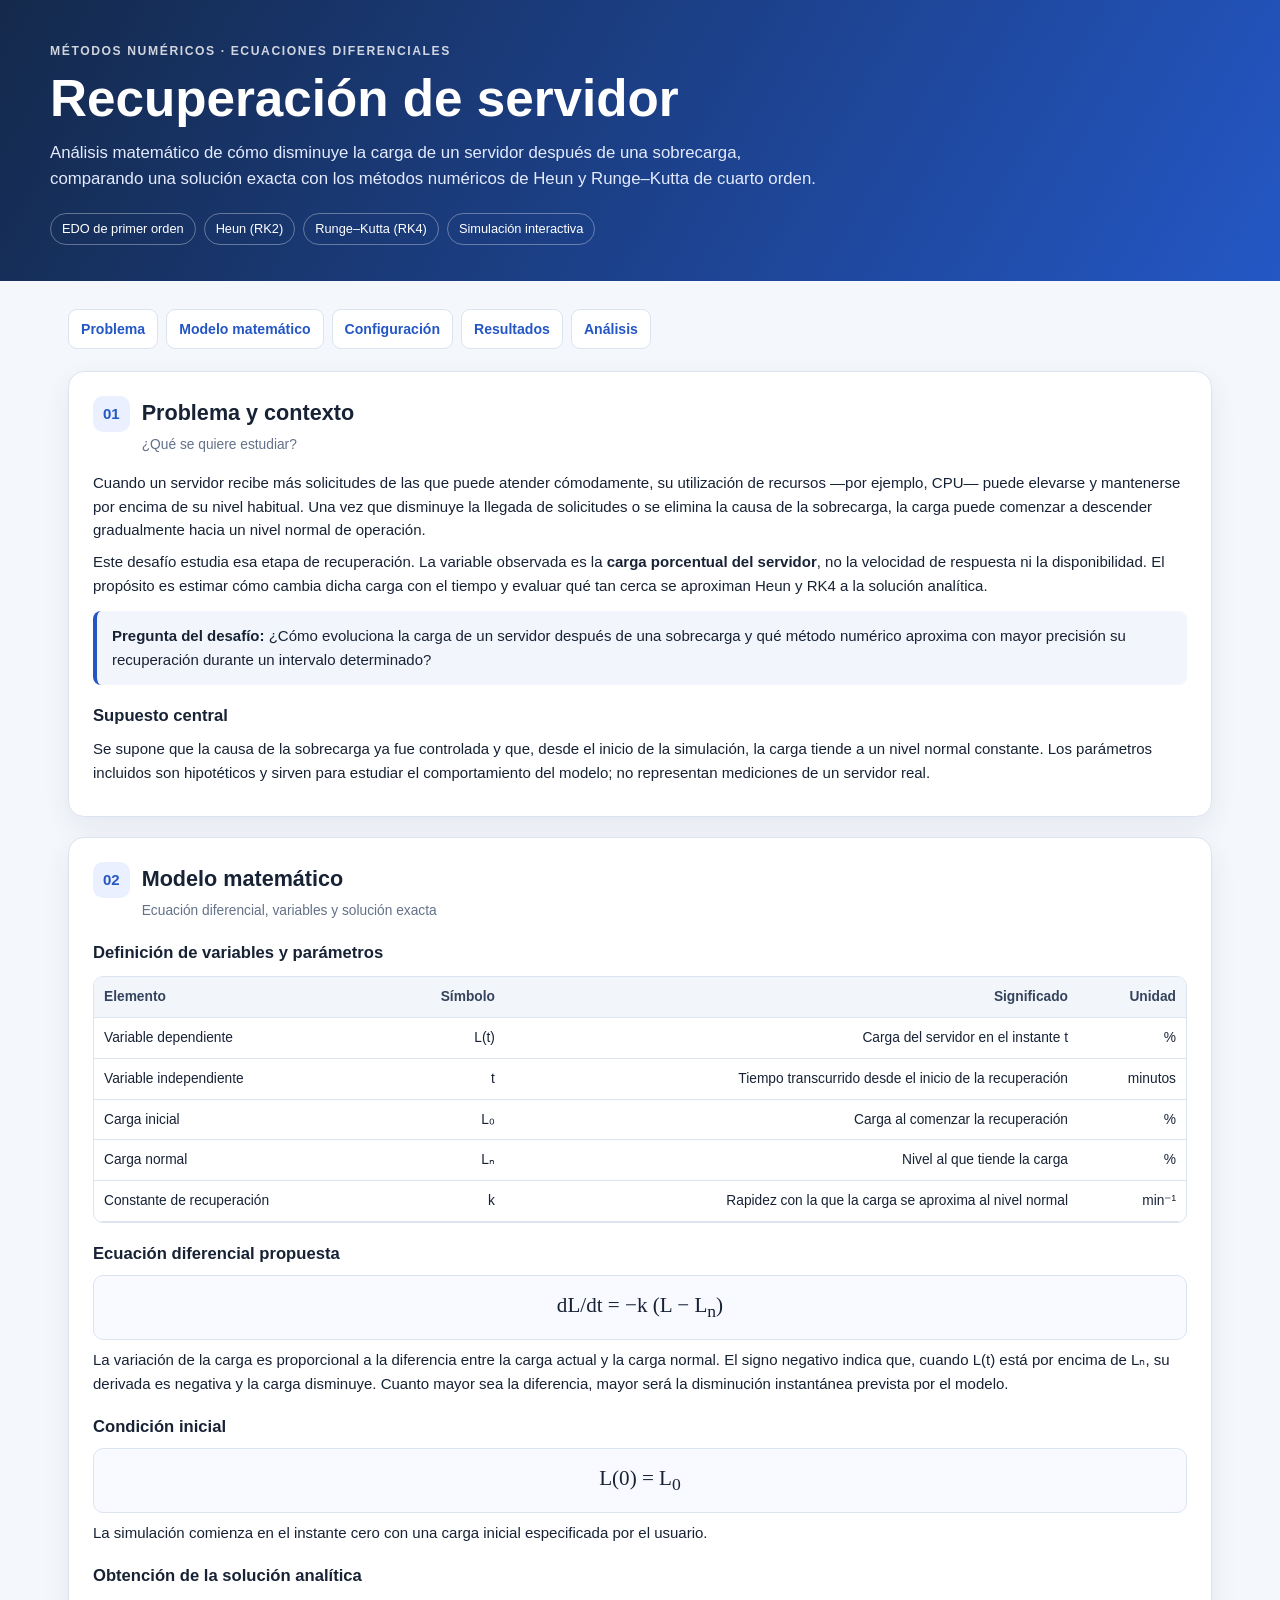
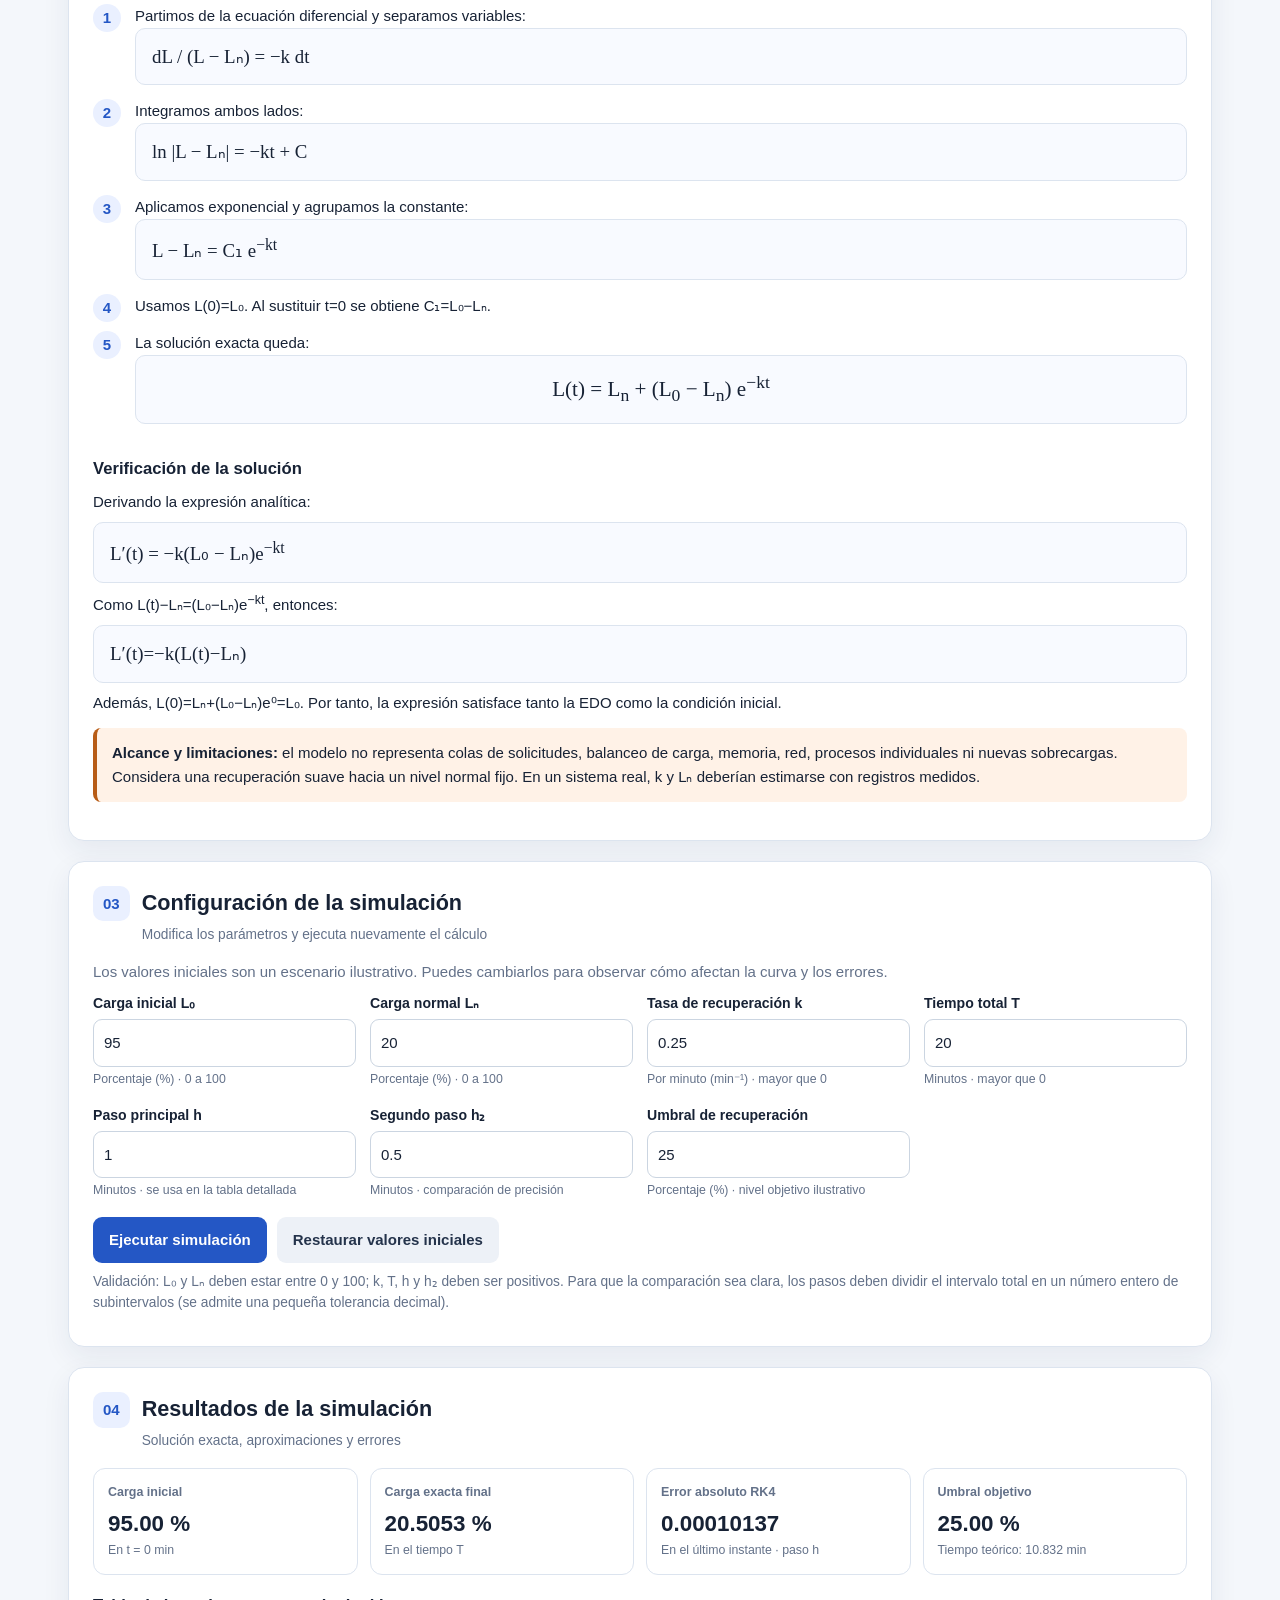
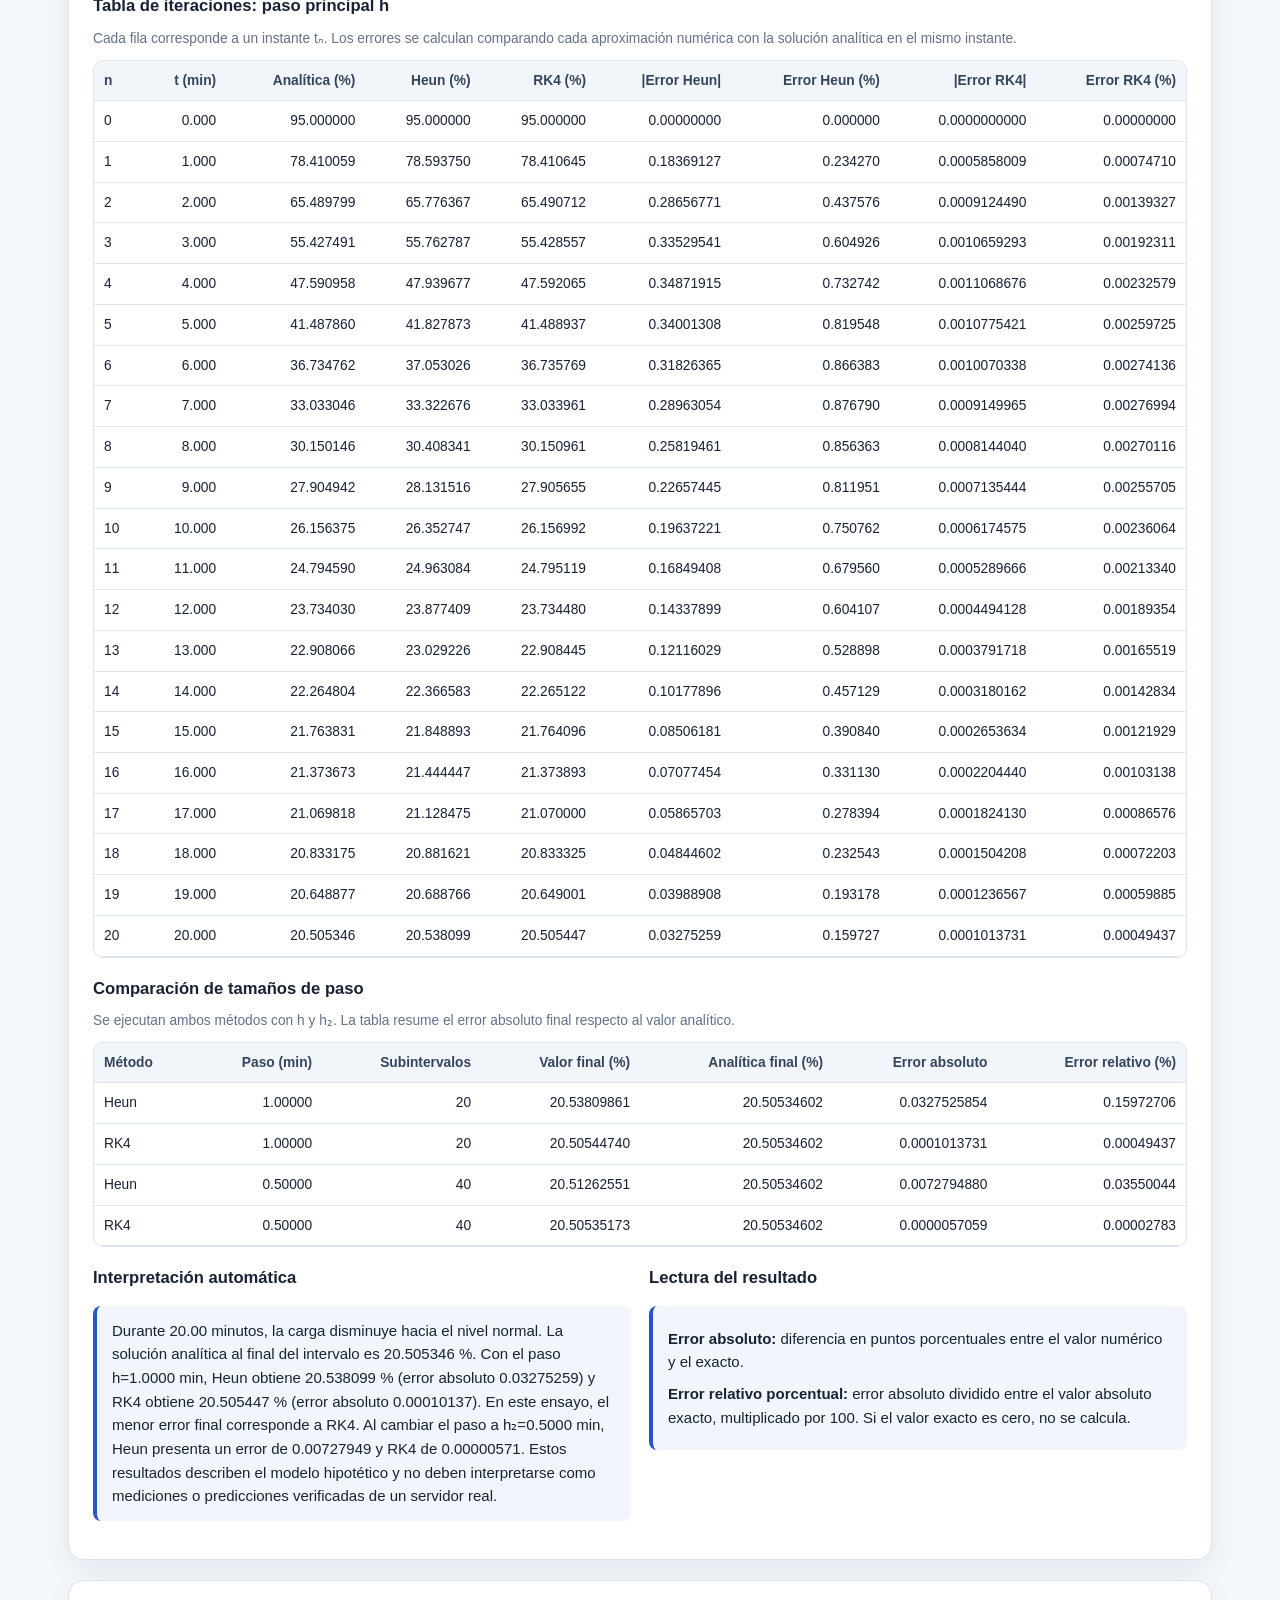
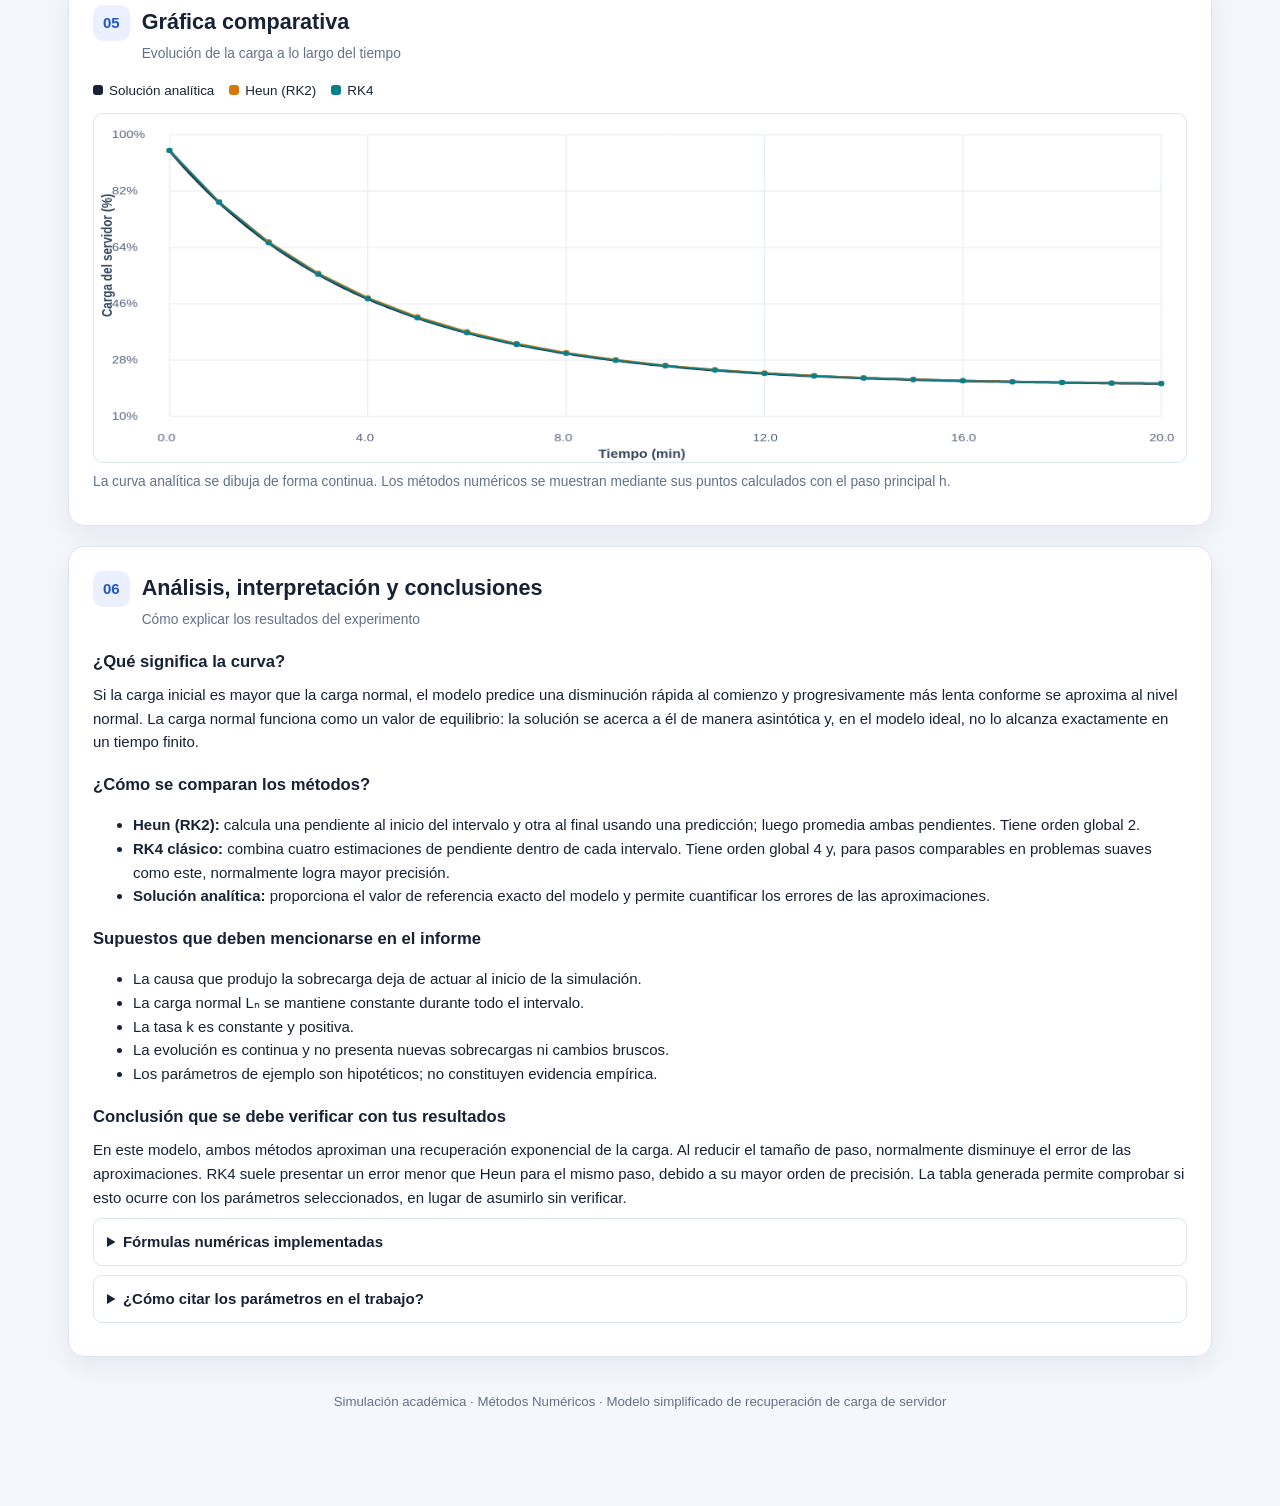
==== index.html @ 3a5fbc45 "Rename recuperacion_servidor.html to index.html" ====
<!DOCTYPE html>
<html lang="es">
<head>
<meta charset="UTF-8">
<meta name="viewport" content="width=device-width, initial-scale=1.0">
<meta name="description" content="Simulador académico de recuperación de la carga de un servidor mediante solución analítica, Heun y RK4.">
<title>Recuperación de servidor | Métodos numéricos</title>
<style>
:root{
 --bg:#f4f7fb;--panel:#fff;--ink:#172235;--muted:#637189;--line:#dce4ef;
 --blue:#2457c5;--blue2:#eaf0ff;--teal:#087f8c;--teal2:#e6f6f6;
 --orange:#b85c16;--orange2:#fff2e7;--purple:#7652b5;--purple2:#f2edfb;
 --green:#18794e;--red:#b42318;--shadow:0 10px 28px rgba(26,48,82,.07);
}
*{box-sizing:border-box}
body{margin:0;background:var(--bg);color:var(--ink);font:15px/1.58 Inter,Segoe UI,Roboto,Arial,sans-serif}
header{background:linear-gradient(120deg,#14294b,#2457c5);color:white;padding:42px 20px 36px}
.hero{max-width:1180px;margin:auto}
.eyebrow{text-transform:uppercase;letter-spacing:.13em;font-size:.76rem;font-weight:800;opacity:.8}
h1{font-size:clamp(2rem,5vw,3.2rem);line-height:1.1;margin:10px 0}
header p{max-width:780px;color:#e4ebff;margin:12px 0 0;font-size:1.05rem}
.hero-tags{display:flex;gap:8px;flex-wrap:wrap;margin-top:20px}
.hero-tags span{border:1px solid #ffffff55;border-radius:999px;padding:5px 11px;font-size:.8rem}
main{max-width:1180px;margin:28px auto;padding:0 18px 50px}
nav{display:flex;gap:8px;flex-wrap:wrap;margin-bottom:22px}
nav a{color:var(--blue);background:white;border:1px solid var(--line);border-radius:9px;padding:8px 12px;text-decoration:none;font-weight:650;font-size:.88rem}
section,.panel{background:var(--panel);border:1px solid var(--line);border-radius:16px;box-shadow:var(--shadow);padding:24px;margin:0 0 20px;scroll-margin-top:15px}
.section-head{display:flex;align-items:flex-start;gap:12px;margin-bottom:15px}
.num{background:var(--blue2);color:var(--blue);font-weight:800;border-radius:10px;padding:6px 10px}
h2{font-size:1.35rem;margin:0 0 4px}
h3{font-size:1.04rem;margin:18px 0 8px}
p{margin:8px 0}
.muted,.hint{color:var(--muted)}
.small{font-size:.86rem}
.callout{background:#f2f6fc;border-left:4px solid var(--blue);padding:13px 15px;border-radius:8px;margin:14px 0}
.warning{background:var(--orange2);border-left-color:var(--orange)}
.form-grid{display:grid;grid-template-columns:repeat(4,minmax(0,1fr));gap:14px}
.field label{display:block;font-weight:700;font-size:.88rem;margin-bottom:5px}
.field input{width:100%;border:1px solid #cbd5e1;border-radius:9px;padding:11px 10px;font:inherit;color:var(--ink);background:white}
.field input:focus{outline:3px solid #2457c522;border-color:var(--blue)}
.unit{font-size:.77rem;color:var(--muted);margin-top:3px}
.actions{display:flex;gap:10px;flex-wrap:wrap;margin-top:16px}
button{border:0;border-radius:9px;padding:11px 16px;font:inherit;font-weight:750;cursor:pointer}
.primary{background:var(--blue);color:white}
.secondary{background:#edf1f7;color:#24334b}
button:hover{filter:brightness(.97)}
.error-box{display:none;color:var(--red);background:#fff0ef;border:1px solid #f2c3bf;padding:10px 12px;border-radius:8px;margin-top:12px}
.formula{font-family:Cambria,Georgia,serif;font-size:1.18rem;background:#f8faff;border:1px solid var(--line);border-radius:10px;padding:13px 16px;overflow-x:auto}
.formula.center{text-align:center;font-size:1.32rem}
.cards{display:grid;grid-template-columns:repeat(4,minmax(0,1fr));gap:12px;margin:16px 0}
.metric{border:1px solid var(--line);border-radius:12px;padding:14px;background:#fff}
.metric .label{font-size:.78rem;color:var(--muted);font-weight:700}
.metric .value{font-size:1.4rem;font-weight:850;margin-top:3px;font-variant-numeric:tabular-nums}
.metric .sub{font-size:.77rem;color:var(--muted)}
.two-col{display:grid;grid-template-columns:1fr 1fr;gap:18px}
table{width:100%;border-collapse:collapse;font-size:.86rem;font-variant-numeric:tabular-nums}
th,td{padding:9px 10px;border-bottom:1px solid var(--line);text-align:right;white-space:nowrap}
th{background:#f2f5fa;color:#34445d;font-weight:800}
th:first-child,td:first-child{text-align:left}
.table-wrap{overflow:auto;border:1px solid var(--line);border-radius:10px;margin-top:10px}
.legend{display:flex;gap:15px;flex-wrap:wrap;font-size:.84rem;margin:8px 0 12px}
.legend span:before{content:"";display:inline-block;width:10px;height:10px;border-radius:3px;margin-right:6px;background:var(--c)}
canvas{width:100%;height:350px;display:block;border:1px solid var(--line);border-radius:10px;background:#fff}
.pill{display:inline-block;border-radius:999px;padding:3px 9px;font-size:.77rem;font-weight:750;background:var(--teal2);color:var(--teal)}
.steps{counter-reset:step;list-style:none;padding:0}
.steps li{counter-increment:step;position:relative;padding:0 0 14px 42px}
.steps li:before{content:counter(step);position:absolute;left:0;top:0;background:var(--blue2);color:var(--blue);font-weight:800;border-radius:50%;width:28px;height:28px;display:grid;place-items:center}
footer{text-align:center;color:var(--muted);font-size:.83rem;padding:15px}
details{border:1px solid var(--line);border-radius:9px;padding:11px 13px;margin:9px 0}
summary{font-weight:750;cursor:pointer}
.kicker{color:var(--blue);font-weight:800;font-size:.8rem;text-transform:uppercase;letter-spacing:.07em}
@media(max-width:850px){.form-grid,.cards{grid-template-columns:repeat(2,minmax(0,1fr))}.two-col{grid-template-columns:1fr}}
@media(max-width:520px){header{padding:30px 17px}.form-grid,.cards{grid-template-columns:1fr 1fr}section,.panel{padding:17px}table{font-size:.78rem}}
</style>
</head>
<body>
<header>
 <div class="hero">
  <div class="eyebrow">Métodos numéricos · Ecuaciones diferenciales</div>
  <h1>Recuperación de servidor</h1>
  <p>Análisis matemático de cómo disminuye la carga de un servidor después de una sobrecarga, comparando una solución exacta con los métodos numéricos de Heun y Runge–Kutta de cuarto orden.</p>
  <div class="hero-tags"><span>EDO de primer orden</span><span>Heun (RK2)</span><span>Runge–Kutta (RK4)</span><span>Simulación interactiva</span></div>
 </div>
</header>
<main>
<nav aria-label="Navegación">
 <a href="#contexto">Problema</a><a href="#modelo">Modelo matemático</a><a href="#configuracion">Configuración</a><a href="#resultados">Resultados</a><a href="#analisis">Análisis</a>
</nav>

<section id="contexto">
 <div class="section-head"><span class="num">01</span><div><h2>Problema y contexto</h2><div class="muted small">¿Qué se quiere estudiar?</div></div></div>
 <p>Cuando un servidor recibe más solicitudes de las que puede atender cómodamente, su utilización de recursos —por ejemplo, CPU— puede elevarse y mantenerse por encima de su nivel habitual. Una vez que disminuye la llegada de solicitudes o se elimina la causa de la sobrecarga, la carga puede comenzar a descender gradualmente hacia un nivel normal de operación.</p>
 <p>Este desafío estudia esa etapa de recuperación. La variable observada es la <strong>carga porcentual del servidor</strong>, no la velocidad de respuesta ni la disponibilidad. El propósito es estimar cómo cambia dicha carga con el tiempo y evaluar qué tan cerca se aproximan Heun y RK4 a la solución analítica.</p>
 <div class="callout"><strong>Pregunta del desafío:</strong> ¿Cómo evoluciona la carga de un servidor después de una sobrecarga y qué método numérico aproxima con mayor precisión su recuperación durante un intervalo determinado?</div>
 <h3>Supuesto central</h3>
 <p>Se supone que la causa de la sobrecarga ya fue controlada y que, desde el inicio de la simulación, la carga tiende a un nivel normal constante. Los parámetros incluidos son hipotéticos y sirven para estudiar el comportamiento del modelo; no representan mediciones de un servidor real.</p>
</section>

<section id="modelo">
 <div class="section-head"><span class="num">02</span><div><h2>Modelo matemático</h2><div class="muted small">Ecuación diferencial, variables y solución exacta</div></div></div>
 <h3>Definición de variables y parámetros</h3>
 <div class="table-wrap"><table>
 <thead><tr><th>Elemento</th><th>Símbolo</th><th>Significado</th><th>Unidad</th></tr></thead>
 <tbody>
 <tr><td>Variable dependiente</td><td>L(t)</td><td>Carga del servidor en el instante t</td><td>%</td></tr>
 <tr><td>Variable independiente</td><td>t</td><td>Tiempo transcurrido desde el inicio de la recuperación</td><td>minutos</td></tr>
 <tr><td>Carga inicial</td><td>L₀</td><td>Carga al comenzar la recuperación</td><td>%</td></tr>
 <tr><td>Carga normal</td><td>Lₙ</td><td>Nivel al que tiende la carga</td><td>%</td></tr>
 <tr><td>Constante de recuperación</td><td>k</td><td>Rapidez con la que la carga se aproxima al nivel normal</td><td>min⁻¹</td></tr>
 </tbody></table></div>
 <h3>Ecuación diferencial propuesta</h3>
 <div class="formula center">dL/dt = −k (L − L<sub>n</sub>)</div>
 <p>La variación de la carga es proporcional a la diferencia entre la carga actual y la carga normal. El signo negativo indica que, cuando L(t) está por encima de Lₙ, su derivada es negativa y la carga disminuye. Cuanto mayor sea la diferencia, mayor será la disminución instantánea prevista por el modelo.</p>
 <h3>Condición inicial</h3>
 <div class="formula center">L(0) = L<sub>0</sub></div>
 <p>La simulación comienza en el instante cero con una carga inicial especificada por el usuario.</p>
 <h3>Obtención de la solución analítica</h3>
 <ol class="steps">
  <li>Partimos de la ecuación diferencial y separamos variables: <div class="formula">dL / (L − Lₙ) = −k dt</div></li>
  <li>Integramos ambos lados: <div class="formula">ln |L − Lₙ| = −kt + C</div></li>
  <li>Aplicamos exponencial y agrupamos la constante: <div class="formula">L − Lₙ = C₁ e<sup>−kt</sup></div></li>
  <li>Usamos L(0)=L₀. Al sustituir t=0 se obtiene C₁=L₀−Lₙ.</li>
  <li>La solución exacta queda: <div class="formula center">L(t) = L<sub>n</sub> + (L<sub>0</sub> − L<sub>n</sub>) e<sup>−kt</sup></div></li>
 </ol>
 <h3>Verificación de la solución</h3>
 <p>Derivando la expresión analítica:</p>
 <div class="formula">L′(t) = −k(L₀ − Lₙ)e<sup>−kt</sup></div>
 <p>Como L(t)−Lₙ=(L₀−Lₙ)e<sup>−kt</sup>, entonces:</p>
 <div class="formula">L′(t)=−k(L(t)−Lₙ)</div>
 <p>Además, L(0)=Lₙ+(L₀−Lₙ)e⁰=L₀. Por tanto, la expresión satisface tanto la EDO como la condición inicial.</p>
 <div class="callout warning"><strong>Alcance y limitaciones:</strong> el modelo no representa colas de solicitudes, balanceo de carga, memoria, red, procesos individuales ni nuevas sobrecargas. Considera una recuperación suave hacia un nivel normal fijo. En un sistema real, k y Lₙ deberían estimarse con registros medidos.</div>
</section>

<section id="configuracion">
 <div class="section-head"><span class="num">03</span><div><h2>Configuración de la simulación</h2><div class="muted small">Modifica los parámetros y ejecuta nuevamente el cálculo</div></div></div>
 <p class="muted">Los valores iniciales son un escenario ilustrativo. Puedes cambiarlos para observar cómo afectan la curva y los errores.</p>
 <div class="form-grid">
  <div class="field"><label for="l0">Carga inicial L₀</label><input id="l0" type="number" min="0" max="100" step="any" value="95"><div class="unit">Porcentaje (%) · 0 a 100</div></div>
  <div class="field"><label for="ln">Carga normal Lₙ</label><input id="ln" type="number" min="0" max="100" step="any" value="20"><div class="unit">Porcentaje (%) · 0 a 100</div></div>
  <div class="field"><label for="k">Tasa de recuperación k</label><input id="k" type="number" min="0.000001" step="any" value="0.25"><div class="unit">Por minuto (min⁻¹) · mayor que 0</div></div>
  <div class="field"><label for="time">Tiempo total T</label><input id="time" type="number" min="0.01" step="any" value="20"><div class="unit">Minutos · mayor que 0</div></div>
  <div class="field"><label for="h">Paso principal h</label><input id="h" type="number" min="0.0001" step="any" value="1"><div class="unit">Minutos · se usa en la tabla detallada</div></div>
  <div class="field"><label for="h2">Segundo paso h₂</label><input id="h2" type="number" min="0.0001" step="any" value="0.5"><div class="unit">Minutos · comparación de precisión</div></div>
  <div class="field"><label for="threshold">Umbral de recuperación</label><input id="threshold" type="number" min="0" max="100" step="any" value="25"><div class="unit">Porcentaje (%) · nivel objetivo ilustrativo</div></div>
 </div>
 <div class="actions"><button class="primary" id="run">Ejecutar simulación</button><button class="secondary" id="reset">Restaurar valores iniciales</button></div>
 <div id="error" class="error-box" role="alert"></div>
 <p class="hint small">Validación: L₀ y Lₙ deben estar entre 0 y 100; k, T, h y h₂ deben ser positivos. Para que la comparación sea clara, los pasos deben dividir el intervalo total en un número entero de subintervalos (se admite una pequeña tolerancia decimal).</p>
</section>

<section id="resultados">
 <div class="section-head"><span class="num">04</span><div><h2>Resultados de la simulación</h2><div class="muted small">Solución exacta, aproximaciones y errores</div></div></div>
 <div class="cards">
  <div class="metric"><div class="label">Carga inicial</div><div class="value" id="mInitial">95.00 %</div><div class="sub">En t = 0 min</div></div>
  <div class="metric"><div class="label">Carga exacta final</div><div class="value" id="mFinal">20.51 %</div><div class="sub">En el tiempo T</div></div>
  <div class="metric"><div class="label">Error absoluto RK4</div><div class="value" id="mErr">0.0000</div><div class="sub">En el último instante · paso h</div></div>
  <div class="metric"><div class="label">Umbral objetivo</div><div class="value" id="mThreshold">25.00 %</div><div class="sub" id="mThresholdTime">Tiempo estimado: —</div></div>
 </div>
 <h3>Tabla de iteraciones: paso principal h</h3>
 <p class="muted small">Cada fila corresponde a un instante tₙ. Los errores se calculan comparando cada aproximación numérica con la solución analítica en el mismo instante.</p>
 <div class="table-wrap"><table id="mainTable"><thead><tr>
 <th>n</th><th>t (min)</th><th>Analítica (%)</th><th>Heun (%)</th><th>RK4 (%)</th><th>|Error Heun|</th><th>Error Heun (%)</th><th>|Error RK4|</th><th>Error RK4 (%)</th>
 </tr></thead><tbody></tbody></table></div>
 <h3>Comparación de tamaños de paso</h3>
 <p class="muted small">Se ejecutan ambos métodos con h y h₂. La tabla resume el error absoluto final respecto al valor analítico.</p>
 <div class="table-wrap"><table id="stepTable"><thead><tr><th>Método</th><th>Paso (min)</th><th>Subintervalos</th><th>Valor final (%)</th><th>Analítica final (%)</th><th>Error absoluto</th><th>Error relativo (%)</th></tr></thead><tbody></tbody></table></div>
 <div class="two-col">
  <div><h3>Interpretación automática</h3><div id="interpretation" class="callout">Ejecuta la simulación para obtener la interpretación.</div></div>
  <div><h3>Lectura del resultado</h3><div class="callout"><p><strong>Error absoluto:</strong> diferencia en puntos porcentuales entre el valor numérico y el exacto.</p><p><strong>Error relativo porcentual:</strong> error absoluto dividido entre el valor absoluto exacto, multiplicado por 100. Si el valor exacto es cero, no se calcula.</p></div></div>
 </div>
</section>

<section id="graficas">
 <div class="section-head"><span class="num">05</span><div><h2>Gráfica comparativa</h2><div class="muted small">Evolución de la carga a lo largo del tiempo</div></div></div>
 <div class="legend">
  <span style="--c:#172235">Solución analítica</span><span style="--c:#d97706">Heun (RK2)</span><span style="--c:#087f8c">RK4</span>
 </div>
 <canvas id="chart" width="1100" height="420" aria-label="Gráfica de carga de servidor en función del tiempo"></canvas>
 <p class="muted small">La curva analítica se dibuja de forma continua. Los métodos numéricos se muestran mediante sus puntos calculados con el paso principal h.</p>
</section>

<section id="analisis">
 <div class="section-head"><span class="num">06</span><div><h2>Análisis, interpretación y conclusiones</h2><div class="muted small">Cómo explicar los resultados del experimento</div></div></div>
 <h3>¿Qué significa la curva?</h3>
 <p>Si la carga inicial es mayor que la carga normal, el modelo predice una disminución rápida al comienzo y progresivamente más lenta conforme se aproxima al nivel normal. La carga normal funciona como un valor de equilibrio: la solución se acerca a él de manera asintótica y, en el modelo ideal, no lo alcanza exactamente en un tiempo finito.</p>
 <h3>¿Cómo se comparan los métodos?</h3>
 <ul>
  <li><strong>Heun (RK2):</strong> calcula una pendiente al inicio del intervalo y otra al final usando una predicción; luego promedia ambas pendientes. Tiene orden global 2.</li>
  <li><strong>RK4 clásico:</strong> combina cuatro estimaciones de pendiente dentro de cada intervalo. Tiene orden global 4 y, para pasos comparables en problemas suaves como este, normalmente logra mayor precisión.</li>
  <li><strong>Solución analítica:</strong> proporciona el valor de referencia exacto del modelo y permite cuantificar los errores de las aproximaciones.</li>
 </ul>
 <h3>Supuestos que deben mencionarse en el informe</h3>
 <ul>
  <li>La causa que produjo la sobrecarga deja de actuar al inicio de la simulación.</li>
  <li>La carga normal Lₙ se mantiene constante durante todo el intervalo.</li>
  <li>La tasa k es constante y positiva.</li>
  <li>La evolución es continua y no presenta nuevas sobrecargas ni cambios bruscos.</li>
  <li>Los parámetros de ejemplo son hipotéticos; no constituyen evidencia empírica.</li>
 </ul>
 <h3>Conclusión que se debe verificar con tus resultados</h3>
 <p>En este modelo, ambos métodos aproximan una recuperación exponencial de la carga. Al reducir el tamaño de paso, normalmente disminuye el error de las aproximaciones. RK4 suele presentar un error menor que Heun para el mismo paso, debido a su mayor orden de precisión. La tabla generada permite comprobar si esto ocurre con los parámetros seleccionados, en lugar de asumirlo sin verificar.</p>
 <details><summary>Fórmulas numéricas implementadas</summary>
  <p><strong>Función:</strong> f(t,L)=−k(L−Lₙ).</p>
  <p><strong>Heun:</strong></p><div class="formula">K₁=f(tₙ,Lₙ)<br>L*=Lₙ+hK₁<br>K₂=f(tₙ+h,L*)<br>Lₙ₊₁=Lₙ+(h/2)(K₁+K₂)</div>
  <p><strong>Runge–Kutta clásico de cuarto orden:</strong></p>
  <div class="formula">K₁=f(tₙ,Lₙ)<br>K₂=f(tₙ+h/2,Lₙ+hK₁/2)<br>K₃=f(tₙ+h/2,Lₙ+hK₂/2)<br>K₄=f(tₙ+h,Lₙ+hK₃)<br>Lₙ₊₁=Lₙ+(h/6)(K₁+2K₂+2K₃+K₄)</div>
  <p>En estas expresiones, Kᵢ son pendientes y h es el tamaño del paso.</p>
 </details>
 <details><summary>¿Cómo citar los parámetros en el trabajo?</summary>
  <p>“Para realizar el experimento numérico se adoptó un escenario hipotético con una carga inicial del 95 %, una carga normal del 20 % y una constante de recuperación de 0,25 min⁻¹. Estos valores se utilizan únicamente para ilustrar el comportamiento de la EDO y comparar los métodos; no proceden de mediciones de infraestructura real.”</p>
 </details>
</section>
<footer>Simulación académica · Métodos Numéricos · Modelo simplificado de recuperación de carga de servidor</footer>
</main>
<script>
"use strict";
const $ = id => document.getElementById(id);
const fmt = (x,d=6) => Number(x).toFixed(d);
function f(t,L,p){return -p.k*(L-p.ln)}
function exact(t,p){return p.ln+(p.l0-p.ln)*Math.exp(-p.k*t)}
function heun(p,h,n){
 let t=0,L=p.l0,a=[{n:0,t,L}];
 for(let i=0;i<n;i++){
  const k1=f(t,L,p), pred=L+h*k1, k2=f(t+h,pred,p);
  L=L+(h/2)*(k1+k2); t=(i+1)*h;
  a.push({n:i+1,t,L});
 }
 return a;
}
function rk4(p,h,n){
 let t=0,L=p.l0,a=[{n:0,t,L}];
 for(let i=0;i<n;i++){
  const k1=f(t,L,p);
  const k2=f(t+h/2,L+h*k1/2,p);
  const k3=f(t+h/2,L+h*k2/2,p);
  const k4=f(t+h,L+h*k3,p);
  L=L+(h/6)*(k1+2*k2+2*k3+k4); t=(i+1)*h;
  a.push({n:i+1,t,L});
 }
 return a;
}
function validate(){
 const p={l0:Number($("l0").value),ln:Number($("ln").value),k:Number($("k").value),T:Number($("time").value),h:Number($("h").value),h2:Number($("h2").value),threshold:Number($("threshold").value)};
 const problems=[];
 for(const key of ["l0","ln","k","T","h","h2","threshold"]) if(!Number.isFinite(p[key])) problems.push("Completa todos los campos con números válidos.");
 if(p.l0<0||p.l0>100||p.ln<0||p.ln>100) problems.push("La carga inicial y la carga normal deben estar entre 0 y 100 %.");
 if(p.threshold<0||p.threshold>100) problems.push("El umbral debe estar entre 0 y 100 %.");
 if(p.k<=0||p.T<=0||p.h<=0||p.h2<=0) problems.push("La tasa k, el tiempo y ambos tamaños de paso deben ser mayores que cero.");
 if(p.T/p.h>2000||p.T/p.h2>2000) problems.push("Usa pasos que generen como máximo 2000 subintervalos por simulación.");
 for(const [name,step] of [["h",p.h],["h₂",p.h2]]){
  const n=Math.round(p.T/step);
  if(Math.abs(n*step-p.T)>1e-8*Math.max(1,p.T)) problems.push(`El tiempo total T debe ser múltiplo del paso ${name} (${step}). Ajusta T o el tamaño de paso.`);
 }
 return {p,problems};
}
function errorData(num,ex){
 const abs=Math.abs(num-ex), rel=Math.abs(ex)>1e-12?100*abs/Math.abs(ex):null;
 return {abs,rel};
}
function fillMainTable(p,H,R){
 const body=$("mainTable").querySelector("tbody");body.innerHTML="";
 H.forEach((v,i)=>{
  const ex=exact(v.t,p), eh=errorData(v.L,ex), er=errorData(R[i].L,ex);
  const tr=document.createElement("tr");
  const cells=[v.n,fmt(v.t,3),fmt(ex,6),fmt(v.L,6),fmt(R[i].L,6),fmt(eh.abs,8),eh.rel===null?"No definido":fmt(eh.rel,6),fmt(er.abs,10),er.rel===null?"No definido":fmt(er.rel,8)];
  cells.forEach((x,j)=>{const td=document.createElement("td");td.textContent=x;tr.appendChild(td)});
  body.appendChild(tr);
 });
}
function fillStepTable(p,sets,exT){
 const body=$("stepTable").querySelector("tbody");body.innerHTML="";
 for(const s of sets){
  for(const method of ["Heun","RK4"]){
   const arr=s[method], last=arr[arr.length-1], e=errorData(last.L,exT);
   const row=[method,fmt(s.h,5),arr.length-1,fmt(last.L,8),fmt(exT,8),fmt(e.abs,10),e.rel===null?"No definido":fmt(e.rel,8)];
   const tr=document.createElement("tr");row.forEach((x,j)=>{const td=document.createElement("td");td.textContent=x;tr.appendChild(td)});body.appendChild(tr);
  }
 }
}
function drawChart(p,H,R){
 const c=$("chart"),ctx=c.getContext("2d"),W=c.width,Hh=c.height;
 ctx.clearRect(0,0,W,Hh);
 const pad={l:76,r:25,t:25,b:55}, plotW=W-pad.l-pad.r,plotH=Hh-pad.t-pad.b;
 const vals=[0,100];let minY=Math.min(p.ln-5,Math.min(...H.map(x=>x.L))-5),maxY=Math.max(p.l0+5,Math.max(...H.map(x=>x.L))+5);
 minY=Math.max(0,Math.floor(minY/10)*10);maxY=Math.min(110,Math.ceil(maxY/10)*10);
 if(maxY-minY<10)maxY=minY+10;
 const X=t=>pad.l+(t/p.T)*plotW,Y=v=>pad.t+(maxY-v)/(maxY-minY)*plotH;
 ctx.strokeStyle="#e5eaf1";ctx.lineWidth=1;ctx.font="13px Segoe UI,Arial";ctx.fillStyle="#526176";
 for(let i=0;i<=5;i++){let y=minY+(maxY-minY)*i/5,py=Y(y);ctx.beginPath();ctx.moveTo(pad.l,py);ctx.lineTo(W-pad.r,py);ctx.stroke();ctx.fillText(y.toFixed(0)+"%",18,py+4)}
 for(let i=0;i<=5;i++){let t=p.T*i/5,px=X(t);ctx.beginPath();ctx.moveTo(px,pad.t);ctx.lineTo(px,Hh-pad.b);ctx.stroke();ctx.fillText(t.toFixed(1),px-12,Hh-25)}
 ctx.fillStyle="#34445d";ctx.font="bold 14px Segoe UI,Arial";ctx.fillText("Tiempo (min)",W/2-42,Hh-5);
 ctx.save();ctx.translate(18,Hh/2+35);ctx.rotate(-Math.PI/2);ctx.fillText("Carga del servidor (%)",0,0);ctx.restore();
 function line(points,color,width){
  ctx.beginPath();points.forEach((v,i)=>{const x=X(v.t),y=Y(v.L);if(i===0)ctx.moveTo(x,y);else ctx.lineTo(x,y)});ctx.strokeStyle=color;ctx.lineWidth=width;ctx.stroke();
 }
 const exactPts=Array.from({length:201},(_,i)=>({t:p.T*i/200,L:exact(p.T*i/200,p)}));
 line(exactPts,"#172235",3);line(H,"#d97706",2);line(R,"#087f8c",2);
 function dots(points,color){ctx.fillStyle=color;points.forEach(v=>{ctx.beginPath();ctx.arc(X(v.t),Y(v.L),3.2,0,Math.PI*2);ctx.fill()})}
 dots(H,"#d97706");dots(R,"#087f8c");
}
function run(){
 const {p,problems}=validate(),box=$("error");
 if(problems.length){box.style.display="block";box.textContent=[...new Set(problems)].join(" ");return}
 box.style.display="none";
 const n=Math.round(p.T/p.h),n2=Math.round(p.T/p.h2);
 const H=heun(p,p.h,n),R=rk4(p,p.h,n);
 const H2=heun(p,p.h2,n2),R2=rk4(p,p.h2,n2),exT=exact(p.T,p);
 fillMainTable(p,H,R);
 fillStepTable(p,[{h:p.h,Heun:H,RK4:R},{h:p.h2,Heun:H2,RK4:R2}],exT);
 drawChart(p,H,R);
 const eR=errorData(R[n].L,exT);
 $("mInitial").textContent=fmt(p.l0,2)+" %";
 $("mFinal").textContent=fmt(exT,4)+" %";
 $("mErr").textContent=fmt(eR.abs,8);
 $("mThreshold").textContent=fmt(p.threshold,2)+" %";
 let thresholdTime="No se alcanza dentro del intervalo";
 if(p.threshold>p.ln && p.threshold<p.l0){
  const tHit=Math.log((p.l0-p.ln)/(p.threshold-p.ln))/p.k;
  thresholdTime=tHit<=p.T?`Tiempo teórico: ${fmt(tHit,3)} min`:"Se alcanzaría después de T";
 }else if(p.threshold<=p.ln) thresholdTime="El umbral es igual o inferior al nivel normal";
 else thresholdTime="El umbral es igual o superior a la carga inicial";
 $("mThresholdTime").textContent=thresholdTime;
 const eH=errorData(H[n].L,exT),eH2=errorData(H2[n2].L,exT),eR2=errorData(R2[n2].L,exT);
 let winner=eR.abs<eH.abs?"RK4":eH.abs<eR.abs?"Heun":"ambos métodos presentan el mismo error";
 let reductionH=eH.abs>0?100*(eH.abs-eH2.abs)/eH.abs:null;
 let reductionR=eR.abs>0?100*(eR.abs-eR2.abs)/eR.abs:null;
 const direction=p.l0>p.ln?"disminuye hacia el nivel normal":p.l0<p.ln?"aumenta hacia el nivel normal":"permanece constante porque comienza en el nivel normal";
 let text=`Durante ${fmt(p.T,2)} minutos, la carga ${direction}. La solución analítica al final del intervalo es ${fmt(exT,6)} %. `;
 text+=`Con el paso h=${fmt(p.h,4)} min, Heun obtiene ${fmt(H[n].L,6)} % (error absoluto ${fmt(eH.abs,8)}) y RK4 obtiene ${fmt(R[n].L,6)} % (error absoluto ${fmt(eR.abs,8)}). `;
 text+=`En este ensayo, el menor error final corresponde a ${winner}. `;
 text+=`Al cambiar el paso a h₂=${fmt(p.h2,4)} min, Heun presenta un error de ${fmt(eH2.abs,8)} y RK4 de ${fmt(eR2.abs,8)}. `;
 text+=`Estos resultados describen el modelo hipotético y no deben interpretarse como mediciones o predicciones verificadas de un servidor real.`;
 $("interpretation").textContent=text;
}
$("run").addEventListener("click",run);
$("reset").addEventListener("click",()=>{
 $("l0").value=95;$("ln").value=20;$("k").value=.25;$("time").value=20;$("h").value=1;$("h2").value=.5;$("threshold").value=25;run();
});
run();
</script>
</body>
</html>
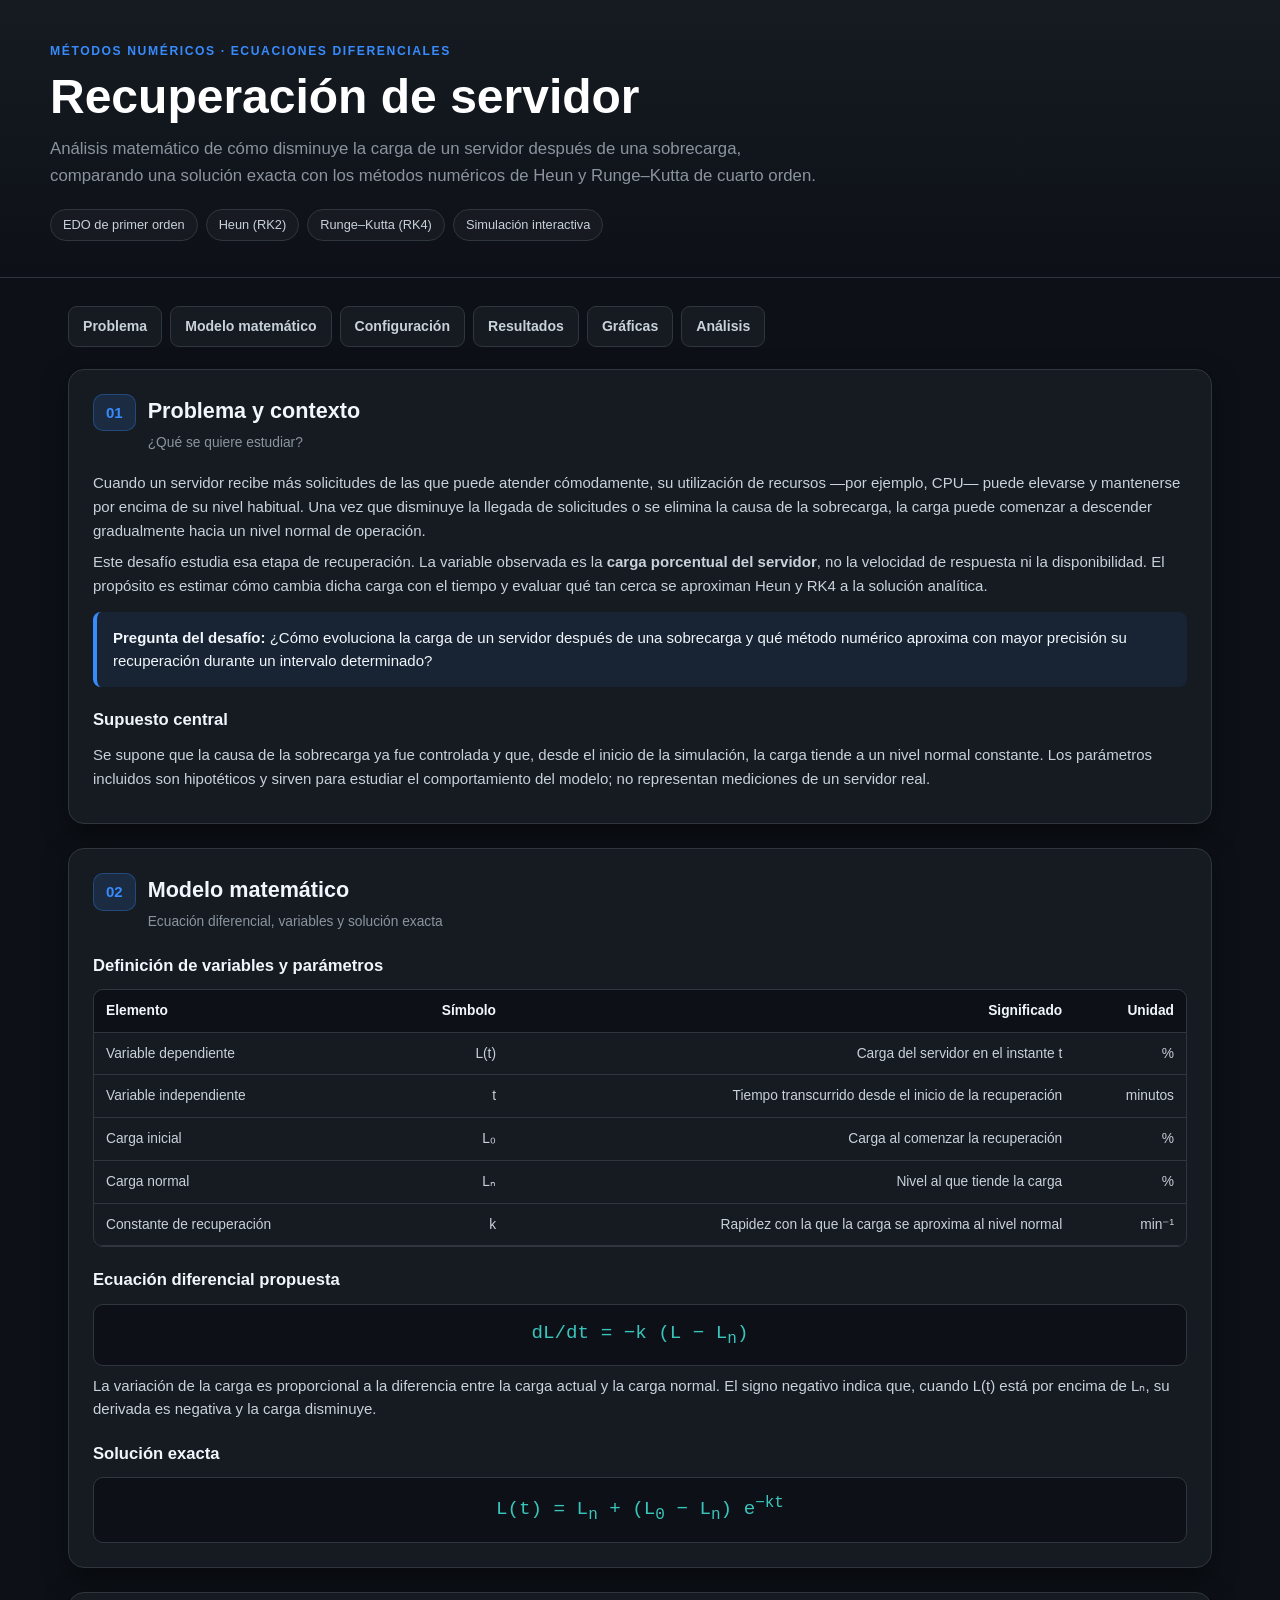
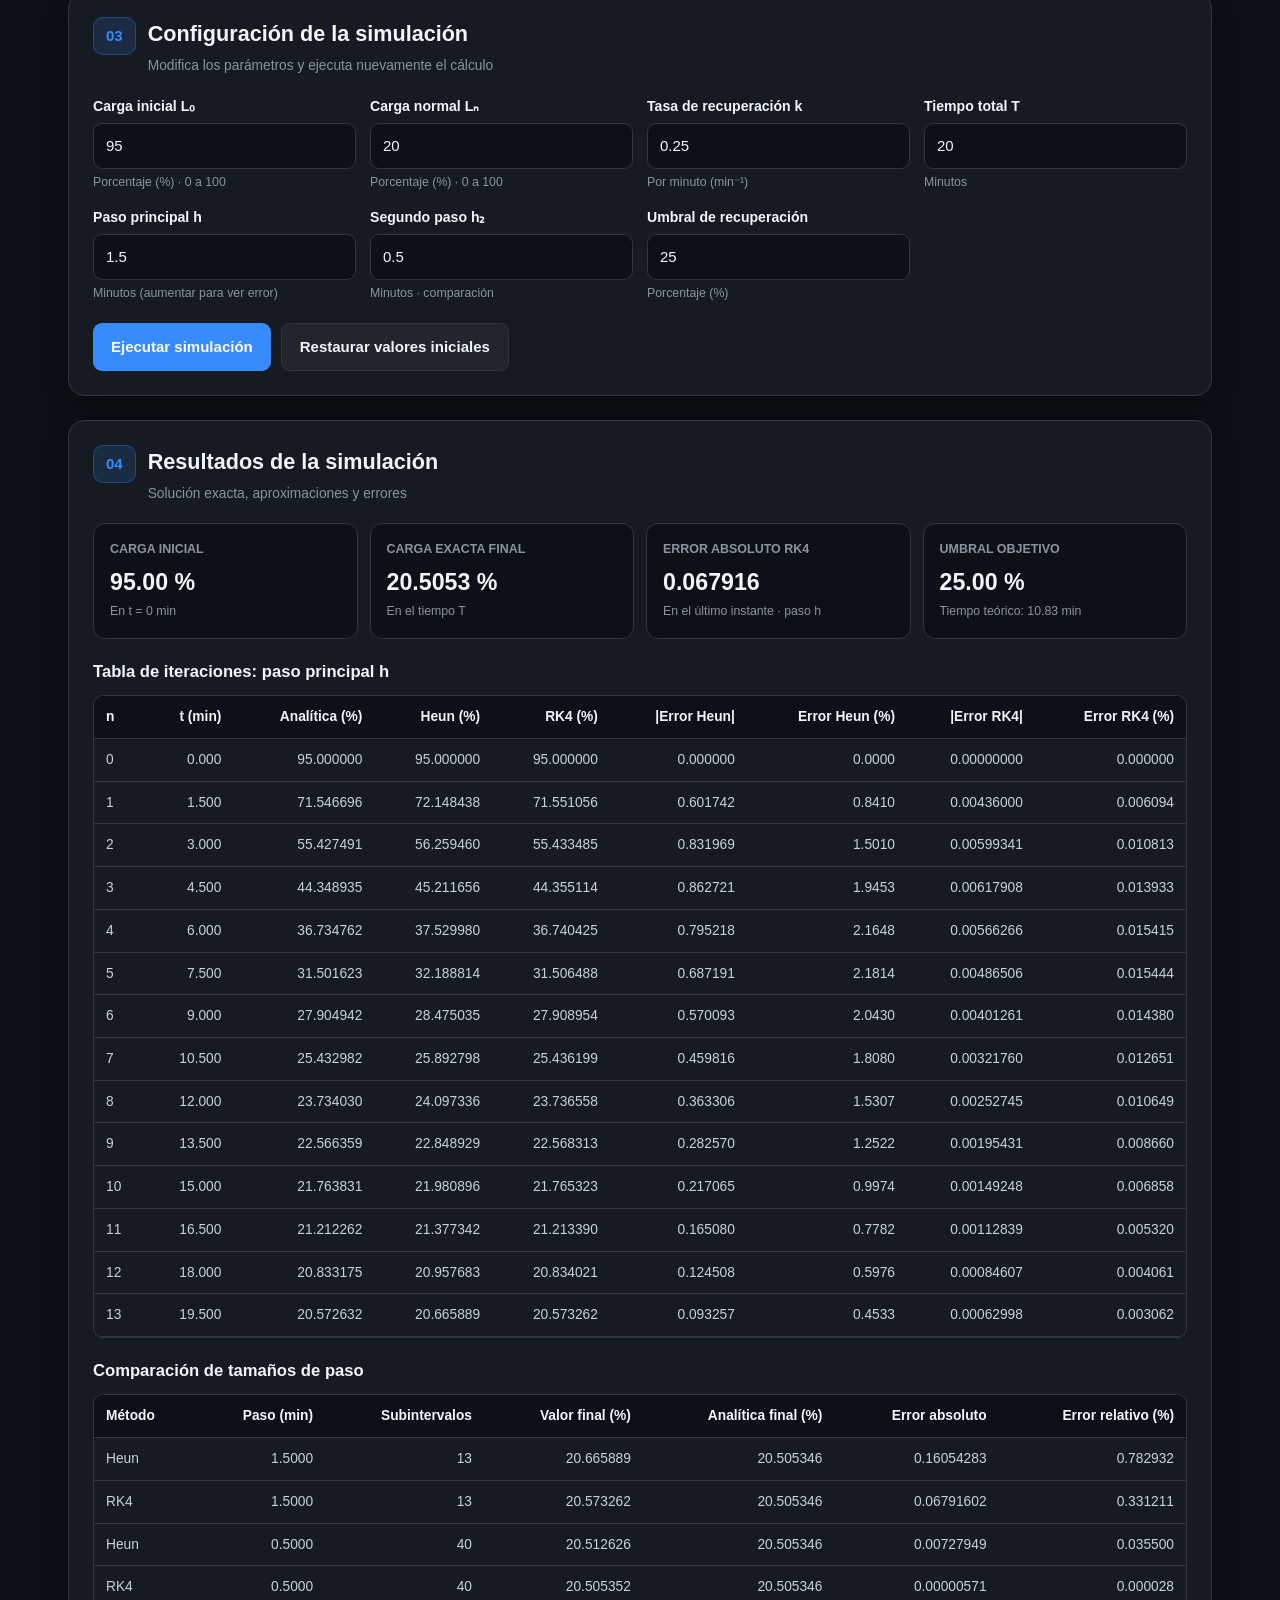
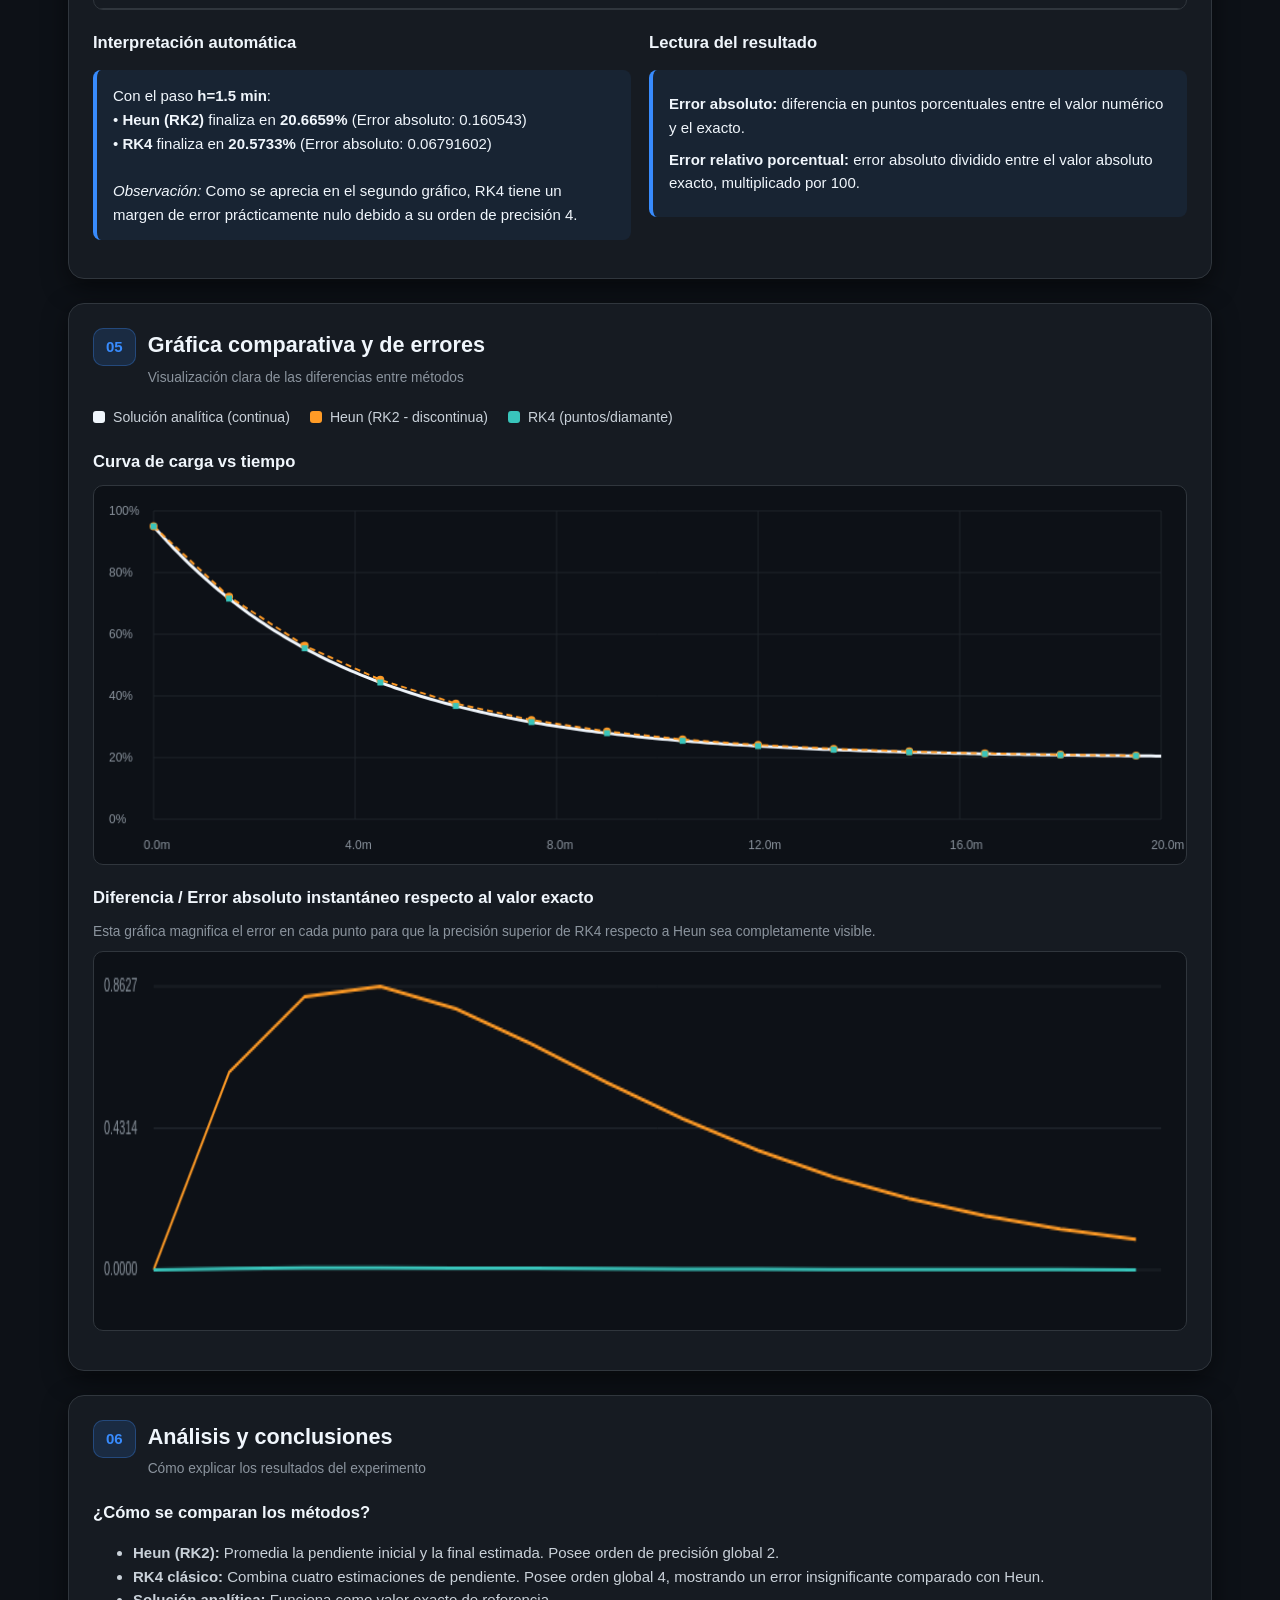
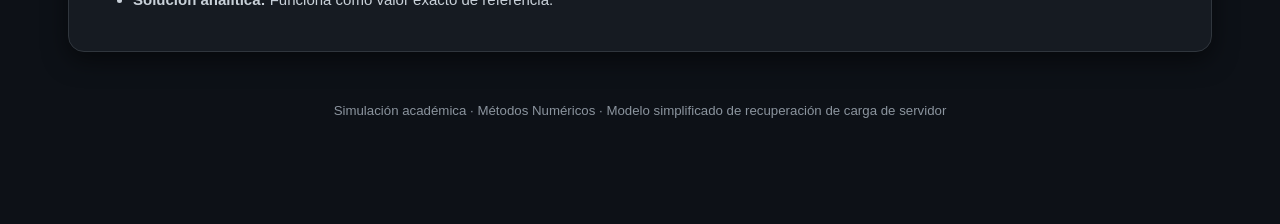
==== commit b01b6a1e: "Update print statement from 'Hello' to 'Goodbye'" ====
--- a/index.html
+++ b/index.html
@@ -6,71 +6,241 @@
 <meta name="description" content="Simulador académico de recuperación de la carga de un servidor mediante solución analítica, Heun y RK4.">
 <title>Recuperación de servidor | Métodos numéricos</title>
 <style>
-:root{
- --bg:#f4f7fb;--panel:#fff;--ink:#172235;--muted:#637189;--line:#dce4ef;
- --blue:#2457c5;--blue2:#eaf0ff;--teal:#087f8c;--teal2:#e6f6f6;
- --orange:#b85c16;--orange2:#fff2e7;--purple:#7652b5;--purple2:#f2edfb;
- --green:#18794e;--red:#b42318;--shadow:0 10px 28px rgba(26,48,82,.07);
-}
-*{box-sizing:border-box}
-body{margin:0;background:var(--bg);color:var(--ink);font:15px/1.58 Inter,Segoe UI,Roboto,Arial,sans-serif}
-header{background:linear-gradient(120deg,#14294b,#2457c5);color:white;padding:42px 20px 36px}
-.hero{max-width:1180px;margin:auto}
-.eyebrow{text-transform:uppercase;letter-spacing:.13em;font-size:.76rem;font-weight:800;opacity:.8}
-h1{font-size:clamp(2rem,5vw,3.2rem);line-height:1.1;margin:10px 0}
-header p{max-width:780px;color:#e4ebff;margin:12px 0 0;font-size:1.05rem}
-.hero-tags{display:flex;gap:8px;flex-wrap:wrap;margin-top:20px}
-.hero-tags span{border:1px solid #ffffff55;border-radius:999px;padding:5px 11px;font-size:.8rem}
-main{max-width:1180px;margin:28px auto;padding:0 18px 50px}
-nav{display:flex;gap:8px;flex-wrap:wrap;margin-bottom:22px}
-nav a{color:var(--blue);background:white;border:1px solid var(--line);border-radius:9px;padding:8px 12px;text-decoration:none;font-weight:650;font-size:.88rem}
-section,.panel{background:var(--panel);border:1px solid var(--line);border-radius:16px;box-shadow:var(--shadow);padding:24px;margin:0 0 20px;scroll-margin-top:15px}
-.section-head{display:flex;align-items:flex-start;gap:12px;margin-bottom:15px}
-.num{background:var(--blue2);color:var(--blue);font-weight:800;border-radius:10px;padding:6px 10px}
-h2{font-size:1.35rem;margin:0 0 4px}
-h3{font-size:1.04rem;margin:18px 0 8px}
-p{margin:8px 0}
-.muted,.hint{color:var(--muted)}
-.small{font-size:.86rem}
-.callout{background:#f2f6fc;border-left:4px solid var(--blue);padding:13px 15px;border-radius:8px;margin:14px 0}
-.warning{background:var(--orange2);border-left-color:var(--orange)}
-.form-grid{display:grid;grid-template-columns:repeat(4,minmax(0,1fr));gap:14px}
-.field label{display:block;font-weight:700;font-size:.88rem;margin-bottom:5px}
-.field input{width:100%;border:1px solid #cbd5e1;border-radius:9px;padding:11px 10px;font:inherit;color:var(--ink);background:white}
-.field input:focus{outline:3px solid #2457c522;border-color:var(--blue)}
-.unit{font-size:.77rem;color:var(--muted);margin-top:3px}
-.actions{display:flex;gap:10px;flex-wrap:wrap;margin-top:16px}
-button{border:0;border-radius:9px;padding:11px 16px;font:inherit;font-weight:750;cursor:pointer}
-.primary{background:var(--blue);color:white}
-.secondary{background:#edf1f7;color:#24334b}
-button:hover{filter:brightness(.97)}
-.error-box{display:none;color:var(--red);background:#fff0ef;border:1px solid #f2c3bf;padding:10px 12px;border-radius:8px;margin-top:12px}
-.formula{font-family:Cambria,Georgia,serif;font-size:1.18rem;background:#f8faff;border:1px solid var(--line);border-radius:10px;padding:13px 16px;overflow-x:auto}
-.formula.center{text-align:center;font-size:1.32rem}
-.cards{display:grid;grid-template-columns:repeat(4,minmax(0,1fr));gap:12px;margin:16px 0}
-.metric{border:1px solid var(--line);border-radius:12px;padding:14px;background:#fff}
-.metric .label{font-size:.78rem;color:var(--muted);font-weight:700}
-.metric .value{font-size:1.4rem;font-weight:850;margin-top:3px;font-variant-numeric:tabular-nums}
-.metric .sub{font-size:.77rem;color:var(--muted)}
-.two-col{display:grid;grid-template-columns:1fr 1fr;gap:18px}
-table{width:100%;border-collapse:collapse;font-size:.86rem;font-variant-numeric:tabular-nums}
-th,td{padding:9px 10px;border-bottom:1px solid var(--line);text-align:right;white-space:nowrap}
-th{background:#f2f5fa;color:#34445d;font-weight:800}
-th:first-child,td:first-child{text-align:left}
-.table-wrap{overflow:auto;border:1px solid var(--line);border-radius:10px;margin-top:10px}
-.legend{display:flex;gap:15px;flex-wrap:wrap;font-size:.84rem;margin:8px 0 12px}
-.legend span:before{content:"";display:inline-block;width:10px;height:10px;border-radius:3px;margin-right:6px;background:var(--c)}
-canvas{width:100%;height:350px;display:block;border:1px solid var(--line);border-radius:10px;background:#fff}
-.pill{display:inline-block;border-radius:999px;padding:3px 9px;font-size:.77rem;font-weight:750;background:var(--teal2);color:var(--teal)}
-.steps{counter-reset:step;list-style:none;padding:0}
-.steps li{counter-increment:step;position:relative;padding:0 0 14px 42px}
-.steps li:before{content:counter(step);position:absolute;left:0;top:0;background:var(--blue2);color:var(--blue);font-weight:800;border-radius:50%;width:28px;height:28px;display:grid;place-items:center}
-footer{text-align:center;color:var(--muted);font-size:.83rem;padding:15px}
-details{border:1px solid var(--line);border-radius:9px;padding:11px 13px;margin:9px 0}
-summary{font-weight:750;cursor:pointer}
-.kicker{color:var(--blue);font-weight:800;font-size:.8rem;text-transform:uppercase;letter-spacing:.07em}
-@media(max-width:850px){.form-grid,.cards{grid-template-columns:repeat(2,minmax(0,1fr))}.two-col{grid-template-columns:1fr}}
-@media(max-width:520px){header{padding:30px 17px}.form-grid,.cards{grid-template-columns:1fr 1fr}section,.panel{padding:17px}table{font-size:.78rem}}
+:root {
+  --bg: #0d1117;
+  --panel: #161b22;
+  --panel-border: #30363d;
+  --ink: #c9d1d9;
+  --ink-bright: #f0f6fc;
+  --muted: #8b949e;
+  --line: #21262d;
+  
+  --blue: #388bfd;
+  --blue-glow: rgba(56, 139, 253, 0.15);
+  --teal: #39c5bb;
+  --teal-glow: rgba(57, 197, 187, 0.15);
+  --orange: #ff9b26;
+  --purple: #bc8cff;
+  --green: #3fb950;
+  --red: #f85149;
+  
+  --shadow: 0 8px 24px rgba(0, 0, 0, 0.5);
+}
+
+* { box-sizing: border-box; }
+body {
+  margin: 0;
+  background: var(--bg);
+  color: var(--ink);
+  font: 15px/1.58 -apple-system, BlinkMacSystemFont, "Segoe UI", Roboto, Helvetica, Arial, sans-serif;
+}
+
+header {
+  background: linear-gradient(180deg, #161b22 0%, #0d1117 100%);
+  border-bottom: 1px solid var(--panel-border);
+  color: var(--ink-bright);
+  padding: 42px 20px 36px;
+}
+.hero { max-width: 1180px; margin: auto; }
+.eyebrow {
+  text-transform: uppercase;
+  letter-spacing: .13em;
+  font-size: .76rem;
+  font-weight: 800;
+  color: var(--blue);
+}
+h1 { font-size: clamp(2rem, 5vw, 3rem); line-height: 1.1; margin: 10px 0; color: #fff; }
+header p { max-width: 780px; color: var(--muted); margin: 12px 0 0; font-size: 1.05rem; }
+
+.hero-tags { display: flex; gap: 8px; flex-wrap: wrap; margin-top: 20px; }
+.hero-tags span {
+  border: 1px solid var(--panel-border);
+  background: rgba(255,255,255,0.03);
+  border-radius: 999px;
+  padding: 5px 12px;
+  font-size: .8rem;
+  color: var(--ink);
+}
+
+main { max-width: 1180px; margin: 28px auto; padding: 0 18px 50px; }
+
+nav { display: flex; gap: 8px; flex-wrap: wrap; margin-bottom: 22px; }
+nav a {
+  color: var(--ink);
+  background: var(--panel);
+  border: 1px solid var(--panel-border);
+  border-radius: 9px;
+  padding: 8px 14px;
+  text-decoration: none;
+  font-weight: 600;
+  font-size: .88rem;
+  transition: all .2s;
+}
+nav a:hover { border-color: var(--blue); color: var(--blue); }
+
+section, .panel {
+  background: var(--panel);
+  border: 1px solid var(--panel-border);
+  border-radius: 16px;
+  box-shadow: var(--shadow);
+  padding: 24px;
+  margin: 0 0 24px;
+  scroll-margin-top: 15px;
+}
+
+.section-head { display: flex; align-items: flex-start; gap: 12px; margin-bottom: 18px; }
+.num {
+  background: var(--blue-glow);
+  color: var(--blue);
+  border: 1px solid rgba(56,139,253,0.3);
+  font-weight: 800;
+  border-radius: 10px;
+  padding: 6px 12px;
+}
+
+h2 { font-size: 1.35rem; margin: 0 0 4px; color: var(--ink-bright); }
+h3 { font-size: 1.04rem; margin: 20px 0 10px; color: var(--ink-bright); }
+p { margin: 8px 0; }
+.muted, .hint { color: var(--muted); }
+.small { font-size: .86rem; }
+
+.callout {
+  background: rgba(56, 139, 253, 0.08);
+  border-left: 4px solid var(--blue);
+  padding: 14px 16px;
+  border-radius: 8px;
+  margin: 14px 0;
+  color: var(--ink-bright);
+}
+.warning {
+  background: rgba(255, 155, 38, 0.08);
+  border-left-color: var(--orange);
+}
+
+.form-grid { display: grid; grid-template-columns: repeat(4, minmax(0, 1fr)); gap: 14px; }
+.field label { display: block; font-weight: 600; font-size: .88rem; margin-bottom: 6px; color: var(--ink-bright); }
+.field input {
+  width: 100%;
+  border: 1px solid var(--panel-border);
+  border-radius: 9px;
+  padding: 10px 12px;
+  font: inherit;
+  color: var(--ink-bright);
+  background: #0d1117;
+  transition: border-color .2s;
+}
+.field input:focus { outline: none; border-color: var(--blue); box-shadow: 0 0 0 3px var(--blue-glow); }
+.unit { font-size: .77rem; color: var(--muted); margin-top: 4px; }
+
+.actions { display: flex; gap: 10px; flex-wrap: wrap; margin-top: 20px; }
+button {
+  border: 0;
+  border-radius: 9px;
+  padding: 11px 18px;
+  font: inherit;
+  font-weight: 700;
+  cursor: pointer;
+  transition: filter .2s;
+}
+.primary { background: var(--blue); color: #fff; }
+.secondary { background: #21262d; color: var(--ink-bright); border: 1px solid var(--panel-border); }
+button:hover { filter: brightness(1.15); }
+
+.error-box {
+  display: none;
+  color: #ff7b72;
+  background: rgba(248, 81, 73, 0.1);
+  border: 1px solid rgba(248, 81, 73, 0.4);
+  padding: 12px 14px;
+  border-radius: 8px;
+  margin-top: 14px;
+}
+
+.formula {
+  font-family: "Fira Code", Monaco, Consolas, monospace;
+  font-size: 1.05rem;
+  background: #0d1117;
+  border: 1px solid var(--panel-border);
+  border-radius: 10px;
+  padding: 13px 16px;
+  overflow-x: auto;
+  color: var(--teal);
+}
+.formula.center { text-align: center; font-size: 1.2rem; }
+
+.cards { display: grid; grid-template-columns: repeat(4, minmax(0, 1fr)); gap: 12px; margin: 16px 0; }
+.metric {
+  border: 1px solid var(--panel-border);
+  border-radius: 12px;
+  padding: 16px;
+  background: #0d1117;
+}
+.metric .label { font-size: .78rem; color: var(--muted); font-weight: 700; text-transform: uppercase; }
+.metric .value { font-size: 1.45rem; font-weight: 800; margin-top: 4px; color: var(--ink-bright); font-variant-numeric: tabular-nums; }
+.metric .sub { font-size: .77rem; color: var(--muted); margin-top: 2px; }
+
+.two-col { display: grid; grid-template-columns: 1fr 1fr; gap: 18px; }
+
+table { width: 100%; border-collapse: collapse; font-size: .86rem; font-variant-numeric: tabular-nums; }
+th, td { padding: 10px 12px; border-bottom: 1px solid var(--panel-border); text-align: right; white-space: nowrap; }
+th { background: #0d1117; color: var(--ink-bright); font-weight: 700; }
+th:first-child, td:first-child { text-align: left; }
+tbody tr:hover { background: rgba(255,255,255,0.02); }
+.table-wrap { overflow: auto; border: 1px solid var(--panel-border); border-radius: 10px; margin-top: 10px; }
+
+.legend { display: flex; gap: 20px; flex-wrap: wrap; font-size: .88rem; margin: 10px 0 16px; }
+.legend span { display: inline-flex; align-items: center; }
+.legend span:before {
+  content: "";
+  display: inline-block;
+  width: 12px;
+  height: 12px;
+  border-radius: 3px;
+  margin-right: 8px;
+  background: var(--c);
+}
+
+canvas {
+  width: 100%;
+  height: 380px;
+  display: block;
+  border: 1px solid var(--panel-border);
+  border-radius: 10px;
+  background: #0d1117;
+  margin-bottom: 15px;
+}
+
+.steps { counter-reset: step; list-style: none; padding: 0; }
+.steps li { counter-increment: step; position: relative; padding: 0 0 16px 42px; }
+.steps li:before {
+  content: counter(step);
+  position: absolute;
+  left: 0;
+  top: 0;
+  background: var(--blue-glow);
+  color: var(--blue);
+  border: 1px solid rgba(56,139,253,0.3);
+  font-weight: 800;
+  border-radius: 50%;
+  width: 28px;
+  height: 28px;
+  display: grid;
+  place-items: center;
+}
+
+footer { text-align: center; color: var(--muted); font-size: .83rem; padding: 25px 15px; }
+details { border: 1px solid var(--panel-border); border-radius: 9px; padding: 12px 14px; margin: 10px 0; background: #0d1117; }
+summary { font-weight: 700; cursor: pointer; color: var(--ink-bright); }
+
+@media(max-width:850px) {
+  .form-grid, .cards { grid-template-columns: repeat(2, minmax(0, 1fr)); }
+  .two-col { grid-template-columns: 1fr; }
+}
+@media(max-width:520px) {
+  header { padding: 30px 17px; }
+  .form-grid, .cards { grid-template-columns: 1fr; }
+  section, .panel { padding: 17px; }
+}
 </style>
 </head>
 <body>
@@ -79,12 +249,22 @@
   <div class="eyebrow">Métodos numéricos · Ecuaciones diferenciales</div>
   <h1>Recuperación de servidor</h1>
   <p>Análisis matemático de cómo disminuye la carga de un servidor después de una sobrecarga, comparando una solución exacta con los métodos numéricos de Heun y Runge–Kutta de cuarto orden.</p>
-  <div class="hero-tags"><span>EDO de primer orden</span><span>Heun (RK2)</span><span>Runge–Kutta (RK4)</span><span>Simulación interactiva</span></div>
+  <div class="hero-tags">
+    <span>EDO de primer orden</span>
+    <span>Heun (RK2)</span>
+    <span>Runge–Kutta (RK4)</span>
+    <span>Simulación interactiva</span>
+  </div>
  </div>
 </header>
 <main>
 <nav aria-label="Navegación">
- <a href="#contexto">Problema</a><a href="#modelo">Modelo matemático</a><a href="#configuracion">Configuración</a><a href="#resultados">Resultados</a><a href="#analisis">Análisis</a>
+ <a href="#contexto">Problema</a>
+ <a href="#modelo">Modelo matemático</a>
+ <a href="#configuracion">Configuración</a>
+ <a href="#resultados">Resultados</a>
+ <a href="#graficas">Gráficas</a>
+ <a href="#analisis">Análisis</a>
 </nav>
 
 <section id="contexto">
@@ -110,42 +290,27 @@
  </tbody></table></div>
  <h3>Ecuación diferencial propuesta</h3>
  <div class="formula center">dL/dt = −k (L − L<sub>n</sub>)</div>
- <p>La variación de la carga es proporcional a la diferencia entre la carga actual y la carga normal. El signo negativo indica que, cuando L(t) está por encima de Lₙ, su derivada es negativa y la carga disminuye. Cuanto mayor sea la diferencia, mayor será la disminución instantánea prevista por el modelo.</p>
- <h3>Condición inicial</h3>
- <div class="formula center">L(0) = L<sub>0</sub></div>
- <p>La simulación comienza en el instante cero con una carga inicial especificada por el usuario.</p>
- <h3>Obtención de la solución analítica</h3>
- <ol class="steps">
-  <li>Partimos de la ecuación diferencial y separamos variables: <div class="formula">dL / (L − Lₙ) = −k dt</div></li>
-  <li>Integramos ambos lados: <div class="formula">ln |L − Lₙ| = −kt + C</div></li>
-  <li>Aplicamos exponencial y agrupamos la constante: <div class="formula">L − Lₙ = C₁ e<sup>−kt</sup></div></li>
-  <li>Usamos L(0)=L₀. Al sustituir t=0 se obtiene C₁=L₀−Lₙ.</li>
-  <li>La solución exacta queda: <div class="formula center">L(t) = L<sub>n</sub> + (L<sub>0</sub> − L<sub>n</sub>) e<sup>−kt</sup></div></li>
- </ol>
- <h3>Verificación de la solución</h3>
- <p>Derivando la expresión analítica:</p>
- <div class="formula">L′(t) = −k(L₀ − Lₙ)e<sup>−kt</sup></div>
- <p>Como L(t)−Lₙ=(L₀−Lₙ)e<sup>−kt</sup>, entonces:</p>
- <div class="formula">L′(t)=−k(L(t)−Lₙ)</div>
- <p>Además, L(0)=Lₙ+(L₀−Lₙ)e⁰=L₀. Por tanto, la expresión satisface tanto la EDO como la condición inicial.</p>
- <div class="callout warning"><strong>Alcance y limitaciones:</strong> el modelo no representa colas de solicitudes, balanceo de carga, memoria, red, procesos individuales ni nuevas sobrecargas. Considera una recuperación suave hacia un nivel normal fijo. En un sistema real, k y Lₙ deberían estimarse con registros medidos.</div>
+ <p>La variación de la carga es proporcional a la diferencia entre la carga actual y la carga normal. El signo negativo indica que, cuando L(t) está por encima de Lₙ, su derivada es negativa y la carga disminuye.</p>
+ <h3>Solución exacta</h3>
+ <div class="formula center">L(t) = L<sub>n</sub> + (L<sub>0</sub> − L<sub>n</sub>) e<sup>−kt</sup></div>
 </section>
 
 <section id="configuracion">
  <div class="section-head"><span class="num">03</span><div><h2>Configuración de la simulación</h2><div class="muted small">Modifica los parámetros y ejecuta nuevamente el cálculo</div></div></div>
- <p class="muted">Los valores iniciales son un escenario ilustrativo. Puedes cambiarlos para observar cómo afectan la curva y los errores.</p>
  <div class="form-grid">
   <div class="field"><label for="l0">Carga inicial L₀</label><input id="l0" type="number" min="0" max="100" step="any" value="95"><div class="unit">Porcentaje (%) · 0 a 100</div></div>
   <div class="field"><label for="ln">Carga normal Lₙ</label><input id="ln" type="number" min="0" max="100" step="any" value="20"><div class="unit">Porcentaje (%) · 0 a 100</div></div>
-  <div class="field"><label for="k">Tasa de recuperación k</label><input id="k" type="number" min="0.000001" step="any" value="0.25"><div class="unit">Por minuto (min⁻¹) · mayor que 0</div></div>
-  <div class="field"><label for="time">Tiempo total T</label><input id="time" type="number" min="0.01" step="any" value="20"><div class="unit">Minutos · mayor que 0</div></div>
-  <div class="field"><label for="h">Paso principal h</label><input id="h" type="number" min="0.0001" step="any" value="1"><div class="unit">Minutos · se usa en la tabla detallada</div></div>
-  <div class="field"><label for="h2">Segundo paso h₂</label><input id="h2" type="number" min="0.0001" step="any" value="0.5"><div class="unit">Minutos · comparación de precisión</div></div>
-  <div class="field"><label for="threshold">Umbral de recuperación</label><input id="threshold" type="number" min="0" max="100" step="any" value="25"><div class="unit">Porcentaje (%) · nivel objetivo ilustrativo</div></div>
+  <div class="field"><label for="k">Tasa de recuperación k</label><input id="k" type="number" min="0.000001" step="any" value="0.25"><div class="unit">Por minuto (min⁻¹)</div></div>
+  <div class="field"><label for="time">Tiempo total T</label><input id="time" type="number" min="0.01" step="any" value="20"><div class="unit">Minutos</div></div>
+  <div class="field"><label for="h">Paso principal h</label><input id="h" type="number" min="0.0001" step="any" value="1.5"><div class="unit">Minutos (aumentar para ver error)</div></div>
+  <div class="field"><label for="h2">Segundo paso h₂</label><input id="h2" type="number" min="0.0001" step="any" value="0.5"><div class="unit">Minutos · comparación</div></div>
+  <div class="field"><label for="threshold">Umbral de recuperación</label><input id="threshold" type="number" min="0" max="100" step="any" value="25"><div class="unit">Porcentaje (%)</div></div>
  </div>
- <div class="actions"><button class="primary" id="run">Ejecutar simulación</button><button class="secondary" id="reset">Restaurar valores iniciales</button></div>
+ <div class="actions">
+   <button class="primary" id="run">Ejecutar simulación</button>
+   <button class="secondary" id="reset">Restaurar valores iniciales</button>
+ </div>
  <div id="error" class="error-box" role="alert"></div>
- <p class="hint small">Validación: L₀ y Lₙ deben estar entre 0 y 100; k, T, h y h₂ deben ser positivos. Para que la comparación sea clara, los pasos deben dividir el intervalo total en un número entero de subintervalos (se admite una pequeña tolerancia decimal).</p>
 </section>
 
 <section id="resultados">
@@ -157,184 +322,228 @@
   <div class="metric"><div class="label">Umbral objetivo</div><div class="value" id="mThreshold">25.00 %</div><div class="sub" id="mThresholdTime">Tiempo estimado: —</div></div>
  </div>
  <h3>Tabla de iteraciones: paso principal h</h3>
- <p class="muted small">Cada fila corresponde a un instante tₙ. Los errores se calculan comparando cada aproximación numérica con la solución analítica en el mismo instante.</p>
  <div class="table-wrap"><table id="mainTable"><thead><tr>
  <th>n</th><th>t (min)</th><th>Analítica (%)</th><th>Heun (%)</th><th>RK4 (%)</th><th>|Error Heun|</th><th>Error Heun (%)</th><th>|Error RK4|</th><th>Error RK4 (%)</th>
  </tr></thead><tbody></tbody></table></div>
  <h3>Comparación de tamaños de paso</h3>
- <p class="muted small">Se ejecutan ambos métodos con h y h₂. La tabla resume el error absoluto final respecto al valor analítico.</p>
  <div class="table-wrap"><table id="stepTable"><thead><tr><th>Método</th><th>Paso (min)</th><th>Subintervalos</th><th>Valor final (%)</th><th>Analítica final (%)</th><th>Error absoluto</th><th>Error relativo (%)</th></tr></thead><tbody></tbody></table></div>
  <div class="two-col">
   <div><h3>Interpretación automática</h3><div id="interpretation" class="callout">Ejecuta la simulación para obtener la interpretación.</div></div>
-  <div><h3>Lectura del resultado</h3><div class="callout"><p><strong>Error absoluto:</strong> diferencia en puntos porcentuales entre el valor numérico y el exacto.</p><p><strong>Error relativo porcentual:</strong> error absoluto dividido entre el valor absoluto exacto, multiplicado por 100. Si el valor exacto es cero, no se calcula.</p></div></div>
+  <div><h3>Lectura del resultado</h3><div class="callout"><p><strong>Error absoluto:</strong> diferencia en puntos porcentuales entre el valor numérico y el exacto.</p><p><strong>Error relativo porcentual:</strong> error absoluto dividido entre el valor absoluto exacto, multiplicado por 100.</p></div></div>
  </div>
 </section>
 
 <section id="graficas">
- <div class="section-head"><span class="num">05</span><div><h2>Gráfica comparativa</h2><div class="muted small">Evolución de la carga a lo largo del tiempo</div></div></div>
+ <div class="section-head"><span class="num">05</span><div><h2>Gráfica comparativa y de errores</h2><div class="muted small">Visualización clara de las diferencias entre métodos</div></div></div>
+ 
  <div class="legend">
-  <span style="--c:#172235">Solución analítica</span><span style="--c:#d97706">Heun (RK2)</span><span style="--c:#087f8c">RK4</span>
+  <span style="--c:#f0f6fc">Solución analítica (continua)</span>
+  <span style="--c:#ff9b26">Heun (RK2 - discontinua)</span>
+  <span style="--c:#39c5bb">RK4 (puntos/diamante)</span>
  </div>
- <canvas id="chart" width="1100" height="420" aria-label="Gráfica de carga de servidor en función del tiempo"></canvas>
- <p class="muted small">La curva analítica se dibuja de forma continua. Los métodos numéricos se muestran mediante sus puntos calculados con el paso principal h.</p>
+ 
+ <h3>Curva de carga vs tiempo</h3>
+ <canvas id="chart" width="1100" height="380" aria-label="Gráfica de carga de servidor"></canvas>
+
+ <h3>Diferencia / Error absoluto instantáneo respecto al valor exacto</h3>
+ <p class="muted small">Esta gráfica magnifica el error en cada punto para que la precisión superior de RK4 respecto a Heun sea completamente visible.</p>
+ <canvas id="errorChart" width="1100" height="220" aria-label="Gráfica de error absoluto"></canvas>
 </section>
 
 <section id="analisis">
- <div class="section-head"><span class="num">06</span><div><h2>Análisis, interpretación y conclusiones</h2><div class="muted small">Cómo explicar los resultados del experimento</div></div></div>
- <h3>¿Qué significa la curva?</h3>
- <p>Si la carga inicial es mayor que la carga normal, el modelo predice una disminución rápida al comienzo y progresivamente más lenta conforme se aproxima al nivel normal. La carga normal funciona como un valor de equilibrio: la solución se acerca a él de manera asintótica y, en el modelo ideal, no lo alcanza exactamente en un tiempo finito.</p>
+ <div class="section-head"><span class="num">06</span><div><h2>Análisis y conclusiones</h2><div class="muted small">Cómo explicar los resultados del experimento</div></div></div>
  <h3>¿Cómo se comparan los métodos?</h3>
  <ul>
-  <li><strong>Heun (RK2):</strong> calcula una pendiente al inicio del intervalo y otra al final usando una predicción; luego promedia ambas pendientes. Tiene orden global 2.</li>
-  <li><strong>RK4 clásico:</strong> combina cuatro estimaciones de pendiente dentro de cada intervalo. Tiene orden global 4 y, para pasos comparables en problemas suaves como este, normalmente logra mayor precisión.</li>
-  <li><strong>Solución analítica:</strong> proporciona el valor de referencia exacto del modelo y permite cuantificar los errores de las aproximaciones.</li>
+  <li><strong>Heun (RK2):</strong> Promedia la pendiente inicial y la final estimada. Posee orden de precisión global 2.</li>
+  <li><strong>RK4 clásico:</strong> Combina cuatro estimaciones de pendiente. Posee orden global 4, mostrando un error insignificante comparado con Heun.</li>
+  <li><strong>Solución analítica:</strong> Funciona como valor exacto de referencia.</li>
  </ul>
- <h3>Supuestos que deben mencionarse en el informe</h3>
- <ul>
-  <li>La causa que produjo la sobrecarga deja de actuar al inicio de la simulación.</li>
-  <li>La carga normal Lₙ se mantiene constante durante todo el intervalo.</li>
-  <li>La tasa k es constante y positiva.</li>
-  <li>La evolución es continua y no presenta nuevas sobrecargas ni cambios bruscos.</li>
-  <li>Los parámetros de ejemplo son hipotéticos; no constituyen evidencia empírica.</li>
- </ul>
- <h3>Conclusión que se debe verificar con tus resultados</h3>
- <p>En este modelo, ambos métodos aproximan una recuperación exponencial de la carga. Al reducir el tamaño de paso, normalmente disminuye el error de las aproximaciones. RK4 suele presentar un error menor que Heun para el mismo paso, debido a su mayor orden de precisión. La tabla generada permite comprobar si esto ocurre con los parámetros seleccionados, en lugar de asumirlo sin verificar.</p>
- <details><summary>Fórmulas numéricas implementadas</summary>
-  <p><strong>Función:</strong> f(t,L)=−k(L−Lₙ).</p>
-  <p><strong>Heun:</strong></p><div class="formula">K₁=f(tₙ,Lₙ)<br>L*=Lₙ+hK₁<br>K₂=f(tₙ+h,L*)<br>Lₙ₊₁=Lₙ+(h/2)(K₁+K₂)</div>
-  <p><strong>Runge–Kutta clásico de cuarto orden:</strong></p>
-  <div class="formula">K₁=f(tₙ,Lₙ)<br>K₂=f(tₙ+h/2,Lₙ+hK₁/2)<br>K₃=f(tₙ+h/2,Lₙ+hK₂/2)<br>K₄=f(tₙ+h,Lₙ+hK₃)<br>Lₙ₊₁=Lₙ+(h/6)(K₁+2K₂+2K₃+K₄)</div>
-  <p>En estas expresiones, Kᵢ son pendientes y h es el tamaño del paso.</p>
- </details>
- <details><summary>¿Cómo citar los parámetros en el trabajo?</summary>
-  <p>“Para realizar el experimento numérico se adoptó un escenario hipotético con una carga inicial del 95 %, una carga normal del 20 % y una constante de recuperación de 0,25 min⁻¹. Estos valores se utilizan únicamente para ilustrar el comportamiento de la EDO y comparar los métodos; no proceden de mediciones de infraestructura real.”</p>
- </details>
 </section>
+
 <footer>Simulación académica · Métodos Numéricos · Modelo simplificado de recuperación de carga de servidor</footer>
 </main>
+
 <script>
 "use strict";
 const $ = id => document.getElementById(id);
 const fmt = (x,d=6) => Number(x).toFixed(d);
-function f(t,L,p){return -p.k*(L-p.ln)}
-function exact(t,p){return p.ln+(p.l0-p.ln)*Math.exp(-p.k*t)}
+
+function f(t,L,p){ return -p.k*(L-p.ln); }
+function exact(t,p){ return p.ln + (p.l0-p.ln)*Math.exp(-p.k*t); }
+
 function heun(p,h,n){
- let t=0,L=p.l0,a=[{n:0,t,L}];
- for(let i=0;i<n;i++){
-  const k1=f(t,L,p), pred=L+h*k1, k2=f(t+h,pred,p);
-  L=L+(h/2)*(k1+k2); t=(i+1)*h;
-  a.push({n:i+1,t,L});
- }
- return a;
-}
+  let t=0, L=p.l0, a=[{n:0,t,L}];
+  for(let i=0; i<n; i++){
+    const k1 = f(t,L,p), pred = L + h*k1, k2 = f(t+h,pred,p);
+    L = L + (h/2)*(k1+k2); 
+    t = (i+1)*h;
+    a.push({n:i+1,t,L});
+  }
+  return a;
+}
+
 function rk4(p,h,n){
- let t=0,L=p.l0,a=[{n:0,t,L}];
- for(let i=0;i<n;i++){
-  const k1=f(t,L,p);
-  const k2=f(t+h/2,L+h*k1/2,p);
-  const k3=f(t+h/2,L+h*k2/2,p);
-  const k4=f(t+h,L+h*k3,p);
-  L=L+(h/6)*(k1+2*k2+2*k3+k4); t=(i+1)*h;
-  a.push({n:i+1,t,L});
- }
- return a;
-}
+  let t=0, L=p.l0, a=[{n:0,t,L}];
+  for(let i=0; i<n; i++){
+    const k1 = f(t,L,p);
+    const k2 = f(t+h/2, L+h*k1/2, p);
+    const k3 = f(t+h/2, L+h*k2/2, p);
+    const k4 = f(t+h, L+h*k3, p);
+    L = L + (h/6)*(k1 + 2*k2 + 2*k3 + k4); 
+    t = (i+1)*h;
+    a.push({n:i+1,t,L});
+  }
+  return a;
+}
+
 function validate(){
- const p={l0:Number($("l0").value),ln:Number($("ln").value),k:Number($("k").value),T:Number($("time").value),h:Number($("h").value),h2:Number($("h2").value),threshold:Number($("threshold").value)};
- const problems=[];
- for(const key of ["l0","ln","k","T","h","h2","threshold"]) if(!Number.isFinite(p[key])) problems.push("Completa todos los campos con números válidos.");
- if(p.l0<0||p.l0>100||p.ln<0||p.ln>100) problems.push("La carga inicial y la carga normal deben estar entre 0 y 100 %.");
- if(p.threshold<0||p.threshold>100) problems.push("El umbral debe estar entre 0 y 100 %.");
- if(p.k<=0||p.T<=0||p.h<=0||p.h2<=0) problems.push("La tasa k, el tiempo y ambos tamaños de paso deben ser mayores que cero.");
- if(p.T/p.h>2000||p.T/p.h2>2000) problems.push("Usa pasos que generen como máximo 2000 subintervalos por simulación.");
- for(const [name,step] of [["h",p.h],["h₂",p.h2]]){
-  const n=Math.round(p.T/step);
-  if(Math.abs(n*step-p.T)>1e-8*Math.max(1,p.T)) problems.push(`El tiempo total T debe ser múltiplo del paso ${name} (${step}). Ajusta T o el tamaño de paso.`);
- }
- return {p,problems};
-}
+  const p={l0:Number($("l0").value),ln:Number($("ln").value),k:Number($("k").value),T:Number($("time").value),h:Number($("h").value),h2:Number($("h2").value),threshold:Number($("threshold").value)};
+  const problems=[];
+  for(const key of ["l0","ln","k","T","h","h2","threshold"]) if(!Number.isFinite(p[key])) problems.push("Completa todos los campos con números válidos.");
+  if(p.l0<0||p.l0>100||p.ln<0||p.ln>100) problems.push("La carga inicial y normal deben estar entre 0 y 100 %.");
+  if(p.k<=0||p.T<=0||p.h<=0||p.h2<=0) problems.push("Los parámetros k, T, h y h₂ deben ser mayores que cero.");
+  return {p,problems};
+}
+
 function errorData(num,ex){
- const abs=Math.abs(num-ex), rel=Math.abs(ex)>1e-12?100*abs/Math.abs(ex):null;
- return {abs,rel};
-}
+  const abs=Math.abs(num-ex), rel=Math.abs(ex)>1e-12?100*abs/Math.abs(ex):null;
+  return {abs,rel};
+}
+
 function fillMainTable(p,H,R){
- const body=$("mainTable").querySelector("tbody");body.innerHTML="";
- H.forEach((v,i)=>{
-  const ex=exact(v.t,p), eh=errorData(v.L,ex), er=errorData(R[i].L,ex);
-  const tr=document.createElement("tr");
-  const cells=[v.n,fmt(v.t,3),fmt(ex,6),fmt(v.L,6),fmt(R[i].L,6),fmt(eh.abs,8),eh.rel===null?"No definido":fmt(eh.rel,6),fmt(er.abs,10),er.rel===null?"No definido":fmt(er.rel,8)];
-  cells.forEach((x,j)=>{const td=document.createElement("td");td.textContent=x;tr.appendChild(td)});
-  body.appendChild(tr);
- });
-}
+  const body=$("mainTable").querySelector("tbody"); body.innerHTML="";
+  H.forEach((v,i)=>{
+    const ex=exact(v.t,p), eh=errorData(v.L,ex), er=errorData(R[i].L,ex);
+    const tr=document.createElement("tr");
+    const cells=[v.n,fmt(v.t,3),fmt(ex,6),fmt(v.L,6),fmt(R[i].L,6),fmt(eh.abs,6),eh.rel===null?"—":fmt(eh.rel,4),fmt(er.abs,8),er.rel===null?"—":fmt(er.rel,6)];
+    cells.forEach(x=>{const td=document.createElement("td");td.textContent=x;tr.appendChild(td)});
+    body.appendChild(tr);
+  });
+}
+
 function fillStepTable(p,sets,exT){
- const body=$("stepTable").querySelector("tbody");body.innerHTML="";
- for(const s of sets){
-  for(const method of ["Heun","RK4"]){
-   const arr=s[method], last=arr[arr.length-1], e=errorData(last.L,exT);
-   const row=[method,fmt(s.h,5),arr.length-1,fmt(last.L,8),fmt(exT,8),fmt(e.abs,10),e.rel===null?"No definido":fmt(e.rel,8)];
-   const tr=document.createElement("tr");row.forEach((x,j)=>{const td=document.createElement("td");td.textContent=x;tr.appendChild(td)});body.appendChild(tr);
-  }
- }
-}
-function drawChart(p,H,R){
- const c=$("chart"),ctx=c.getContext("2d"),W=c.width,Hh=c.height;
- ctx.clearRect(0,0,W,Hh);
- const pad={l:76,r:25,t:25,b:55}, plotW=W-pad.l-pad.r,plotH=Hh-pad.t-pad.b;
- const vals=[0,100];let minY=Math.min(p.ln-5,Math.min(...H.map(x=>x.L))-5),maxY=Math.max(p.l0+5,Math.max(...H.map(x=>x.L))+5);
- minY=Math.max(0,Math.floor(minY/10)*10);maxY=Math.min(110,Math.ceil(maxY/10)*10);
- if(maxY-minY<10)maxY=minY+10;
- const X=t=>pad.l+(t/p.T)*plotW,Y=v=>pad.t+(maxY-v)/(maxY-minY)*plotH;
- ctx.strokeStyle="#e5eaf1";ctx.lineWidth=1;ctx.font="13px Segoe UI,Arial";ctx.fillStyle="#526176";
- for(let i=0;i<=5;i++){let y=minY+(maxY-minY)*i/5,py=Y(y);ctx.beginPath();ctx.moveTo(pad.l,py);ctx.lineTo(W-pad.r,py);ctx.stroke();ctx.fillText(y.toFixed(0)+"%",18,py+4)}
- for(let i=0;i<=5;i++){let t=p.T*i/5,px=X(t);ctx.beginPath();ctx.moveTo(px,pad.t);ctx.lineTo(px,Hh-pad.b);ctx.stroke();ctx.fillText(t.toFixed(1),px-12,Hh-25)}
- ctx.fillStyle="#34445d";ctx.font="bold 14px Segoe UI,Arial";ctx.fillText("Tiempo (min)",W/2-42,Hh-5);
- ctx.save();ctx.translate(18,Hh/2+35);ctx.rotate(-Math.PI/2);ctx.fillText("Carga del servidor (%)",0,0);ctx.restore();
- function line(points,color,width){
-  ctx.beginPath();points.forEach((v,i)=>{const x=X(v.t),y=Y(v.L);if(i===0)ctx.moveTo(x,y);else ctx.lineTo(x,y)});ctx.strokeStyle=color;ctx.lineWidth=width;ctx.stroke();
- }
- const exactPts=Array.from({length:201},(_,i)=>({t:p.T*i/200,L:exact(p.T*i/200,p)}));
- line(exactPts,"#172235",3);line(H,"#d97706",2);line(R,"#087f8c",2);
- function dots(points,color){ctx.fillStyle=color;points.forEach(v=>{ctx.beginPath();ctx.arc(X(v.t),Y(v.L),3.2,0,Math.PI*2);ctx.fill()})}
- dots(H,"#d97706");dots(R,"#087f8c");
-}
+  const body=$("stepTable").querySelector("tbody"); body.innerHTML="";
+  for(const s of sets){
+    for(const method of ["Heun","RK4"]){
+      const arr=s[method], last=arr[arr.length-1], e=errorData(last.L,exT);
+      const row=[method,fmt(s.h,4),arr.length-1,fmt(last.L,6),fmt(exT,6),fmt(e.abs,8),e.rel===null?"—":fmt(e.rel,6)];
+      const tr=document.createElement("tr");row.forEach(x=>{const td=document.createElement("td");td.textContent=x;tr.appendChild(td)});body.appendChild(tr);
+    }
+  }
+}
+
+function drawCharts(p,H,R){
+  // 1. Gráfica Principal de Curvas
+  const c=$("chart"), ctx=c.getContext("2d"), W=c.width, Hh=c.height;
+  ctx.clearRect(0,0,W,Hh);
+  const pad={l:60,r:25,t:25,b:45}, plotW=W-pad.l-pad.r, plotH=Hh-pad.t-pad.b;
+  
+  let minY=0, maxY=100;
+  const X=t=>pad.l+(t/p.T)*plotW, Y=v=>pad.t+(maxY-v)/(maxY-minY)*plotH;
+
+  // Rejilla de Fondo
+  ctx.strokeStyle="#21262d"; ctx.lineWidth=1; ctx.font="12px sans-serif"; ctx.fillStyle="#8b949e";
+  for(let i=0;i<=5;i++){
+    let y=minY+(maxY-minY)*i/5, py=Y(y);
+    ctx.beginPath();ctx.moveTo(pad.l,py);ctx.lineTo(W-pad.r,py);ctx.stroke();
+    ctx.fillText(y.toFixed(0)+"%",15,py+4);
+  }
+  for(let i=0;i<=5;i++){
+    let t=p.T*i/5, px=X(t);
+    ctx.beginPath();ctx.moveTo(px,pad.t);ctx.lineTo(px,Hh-pad.b);ctx.stroke();
+    ctx.fillText(t.toFixed(1)+"m",px-10,Hh-15);
+  }
+
+  // Dibujar Solución Analítica (Línea Blanca Continua)
+  ctx.beginPath();
+  for(let i=0; i<=200; i++){
+    let t = p.T * i / 200, L = exact(t,p);
+    if(i===0) ctx.moveTo(X(t),Y(L)); else ctx.lineTo(X(t),Y(L));
+  }
+  ctx.strokeStyle="#f0f6fc"; ctx.lineWidth=3; ctx.stroke();
+
+  // Dibujar Heun (Línea discontinua Naranja + Círculos)
+  ctx.beginPath();
+  ctx.setLineDash([6, 4]);
+  H.forEach((v,i)=>{ if(i===0) ctx.moveTo(X(v.t),Y(v.L)); else ctx.lineTo(X(v.t),Y(v.L)); });
+  ctx.strokeStyle="#ff9b26"; ctx.lineWidth=2; ctx.stroke();
+  ctx.setLineDash([]);
+  H.forEach(v=>{ ctx.fillStyle="#ff9b26"; ctx.beginPath(); ctx.arc(X(v.t),Y(v.L),4,0,Math.PI*2); ctx.fill(); });
+
+  // Dibujar RK4 (Puntos Cian + Diamantes)
+  R.forEach(v=>{
+    ctx.fillStyle="#39c5bb";
+    ctx.beginPath();
+    ctx.rect(X(v.t)-3, Y(v.L)-3, 6, 6);
+    ctx.fill();
+  });
+
+  // 2. Gráfica Secundaria (Error Absoluto)
+  const cErr=$("errorChart"), ctxE=cErr.getContext("2d"), He=cErr.height;
+  ctxE.clearRect(0,0,W,He);
+  const padE={l:60,r:25,t:20,b:35}, plotHE=He-padE.t-padE.b;
+
+  const errH = H.map((v,i)=>Math.abs(v.L - exact(v.t,p)));
+  const errR = R.map((v,i)=>Math.abs(v.L - exact(v.t,p)));
+  const maxErr = Math.max(...errH, 0.001);
+
+  const YE = v => padE.t + (maxErr - v) / maxErr * plotHE;
+
+  // Rejilla Error
+  ctxE.strokeStyle="#21262d"; ctxE.lineWidth=1; ctxE.font="11px sans-serif"; ctxE.fillStyle="#8b949e";
+  for(let i=0;i<=2;i++){
+    let val = maxErr * i / 2, py = YE(val);
+    ctxE.beginPath(); ctxE.moveTo(padE.l, py); ctxE.lineTo(W-padE.r, py); ctxE.stroke();
+    ctxE.fillText(val.toFixed(4), 10, py+3);
+  }
+
+  // Error Heun (Naranja)
+  ctxE.beginPath();
+  H.forEach((v,i)=>{ if(i===0) ctxE.moveTo(X(v.t),YE(errH[i])); else ctxE.lineTo(X(v.t),YE(errH[i])); });
+  ctxE.strokeStyle="#ff9b26"; ctxE.lineWidth=2; ctxE.stroke();
+
+  // Error RK4 (Cian)
+  ctxE.beginPath();
+  R.forEach((v,i)=>{ if(i===0) ctxE.moveTo(X(v.t),YE(errR[i])); else ctxE.lineTo(X(v.t),YE(errR[i])); });
+  ctxE.strokeStyle="#39c5bb"; ctxE.lineWidth=2; ctxE.stroke();
+}
+
 function run(){
- const {p,problems}=validate(),box=$("error");
- if(problems.length){box.style.display="block";box.textContent=[...new Set(problems)].join(" ");return}
- box.style.display="none";
- const n=Math.round(p.T/p.h),n2=Math.round(p.T/p.h2);
- const H=heun(p,p.h,n),R=rk4(p,p.h,n);
- const H2=heun(p,p.h2,n2),R2=rk4(p,p.h2,n2),exT=exact(p.T,p);
- fillMainTable(p,H,R);
- fillStepTable(p,[{h:p.h,Heun:H,RK4:R},{h:p.h2,Heun:H2,RK4:R2}],exT);
- drawChart(p,H,R);
- const eR=errorData(R[n].L,exT);
- $("mInitial").textContent=fmt(p.l0,2)+" %";
- $("mFinal").textContent=fmt(exT,4)+" %";
- $("mErr").textContent=fmt(eR.abs,8);
- $("mThreshold").textContent=fmt(p.threshold,2)+" %";
- let thresholdTime="No se alcanza dentro del intervalo";
- if(p.threshold>p.ln && p.threshold<p.l0){
-  const tHit=Math.log((p.l0-p.ln)/(p.threshold-p.ln))/p.k;
-  thresholdTime=tHit<=p.T?`Tiempo teórico: ${fmt(tHit,3)} min`:"Se alcanzaría después de T";
- }else if(p.threshold<=p.ln) thresholdTime="El umbral es igual o inferior al nivel normal";
- else thresholdTime="El umbral es igual o superior a la carga inicial";
- $("mThresholdTime").textContent=thresholdTime;
- const eH=errorData(H[n].L,exT),eH2=errorData(H2[n2].L,exT),eR2=errorData(R2[n2].L,exT);
- let winner=eR.abs<eH.abs?"RK4":eH.abs<eR.abs?"Heun":"ambos métodos presentan el mismo error";
- let reductionH=eH.abs>0?100*(eH.abs-eH2.abs)/eH.abs:null;
- let reductionR=eR.abs>0?100*(eR.abs-eR2.abs)/eR.abs:null;
- const direction=p.l0>p.ln?"disminuye hacia el nivel normal":p.l0<p.ln?"aumenta hacia el nivel normal":"permanece constante porque comienza en el nivel normal";
- let text=`Durante ${fmt(p.T,2)} minutos, la carga ${direction}. La solución analítica al final del intervalo es ${fmt(exT,6)} %. `;
- text+=`Con el paso h=${fmt(p.h,4)} min, Heun obtiene ${fmt(H[n].L,6)} % (error absoluto ${fmt(eH.abs,8)}) y RK4 obtiene ${fmt(R[n].L,6)} % (error absoluto ${fmt(eR.abs,8)}). `;
- text+=`En este ensayo, el menor error final corresponde a ${winner}. `;
- text+=`Al cambiar el paso a h₂=${fmt(p.h2,4)} min, Heun presenta un error de ${fmt(eH2.abs,8)} y RK4 de ${fmt(eR2.abs,8)}. `;
- text+=`Estos resultados describen el modelo hipotético y no deben interpretarse como mediciones o predicciones verificadas de un servidor real.`;
- $("interpretation").textContent=text;
-}
+  const {p,problems}=validate(), box=$("error");
+  if(problems.length){ box.style.display="block"; box.textContent=[...new Set(problems)].join(" "); return; }
+  box.style.display="none";
+
+  const n=Math.round(p.T/p.h), n2=Math.round(p.T/p.h2);
+  const H=heun(p,p.h,n), R=rk4(p,p.h,n);
+  const H2=heun(p,p.h2,n2), R2=rk4(p,p.h2,n2), exT=exact(p.T,p);
+
+  fillMainTable(p,H,R);
+  fillStepTable(p,[{h:p.h,Heun:H,RK4:R},{h:p.h2,Heun:H2,RK4:R2}],exT);
+  drawCharts(p,H,R);
+
+  const eR=errorData(R[n].L,exT);
+  $("mInitial").textContent=fmt(p.l0,2)+" %";
+  $("mFinal").textContent=fmt(exT,4)+" %";
+  $("mErr").textContent=fmt(eR.abs,6);
+  $("mThreshold").textContent=fmt(p.threshold,2)+" %";
+  
+  let thresholdTime="No se alcanza en T";
+  if(p.threshold>p.ln && p.threshold<p.l0){
+    const tHit=Math.log((p.l0-p.ln)/(p.threshold-p.ln))/p.k;
+    thresholdTime=tHit<=p.T?`Tiempo teórico: ${fmt(tHit,2)} min`:"Se alcanzará después de T";
+  }
+  $("mThresholdTime").textContent=thresholdTime;
+
+  const eH=errorData(H[n].L,exT);
+  $("interpretation").innerHTML=`Con el paso <strong>h=${p.h} min</strong>:<br>` +
+    `• <strong>Heun (RK2)</strong> finaliza en <strong>${fmt(H[n].L,4)}%</strong> (Error absoluto: ${fmt(eH.abs,6)})<br>` +
+    `• <strong>RK4</strong> finaliza en <strong>${fmt(R[n].L,4)}%</strong> (Error absoluto: ${fmt(eR.abs,8)})<br><br>` +
+    `<em>Observación:</em> Como se aprecia en el segundo gráfico, RK4 tiene un margen de error prácticamente nulo debido a su orden de precisión 4.`;
+}
+
 $("run").addEventListener("click",run);
 $("reset").addEventListener("click",()=>{
- $("l0").value=95;$("ln").value=20;$("k").value=.25;$("time").value=20;$("h").value=1;$("h2").value=.5;$("threshold").value=25;run();
+  $("l0").value=95; $("ln").value=20; $("k").value=.25; $("time").value=20; $("h").value=1.5; $("h2").value=.5; $("threshold").value=25; run();
 });
 run();
 </script>
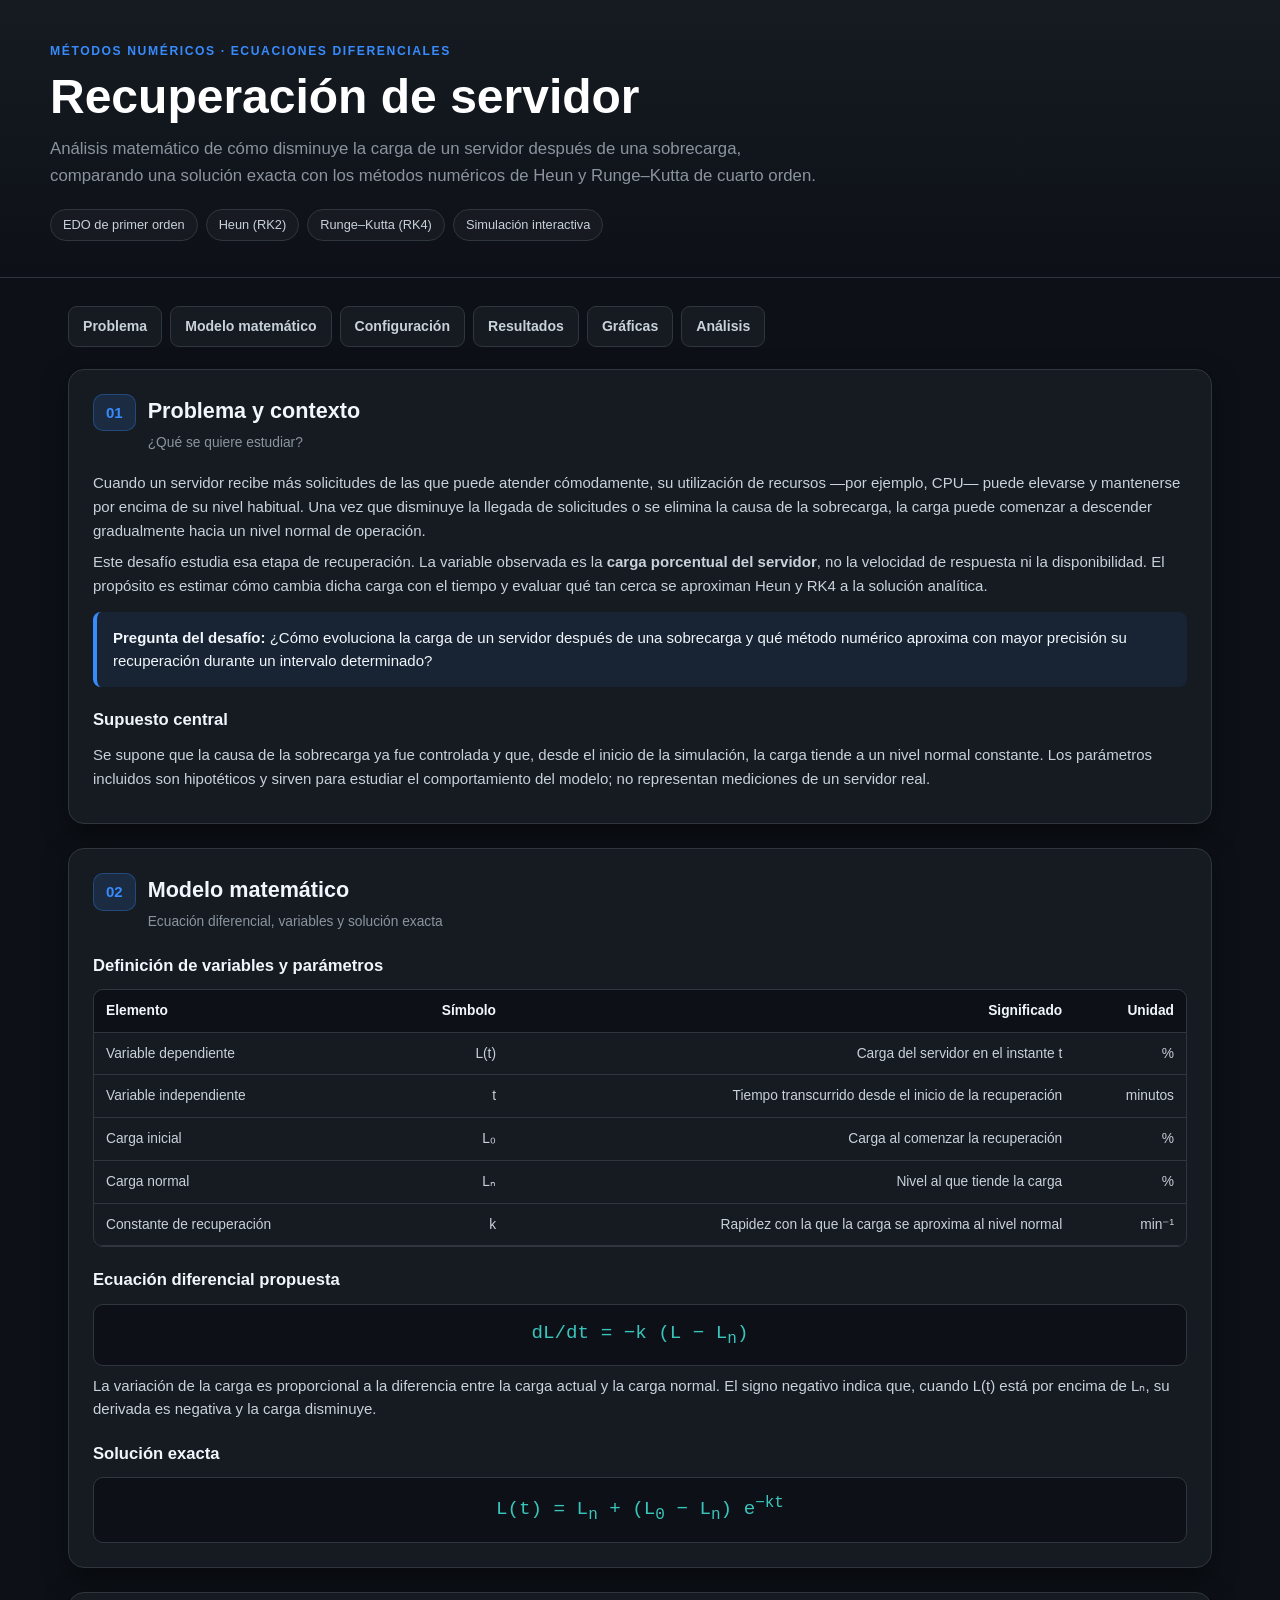
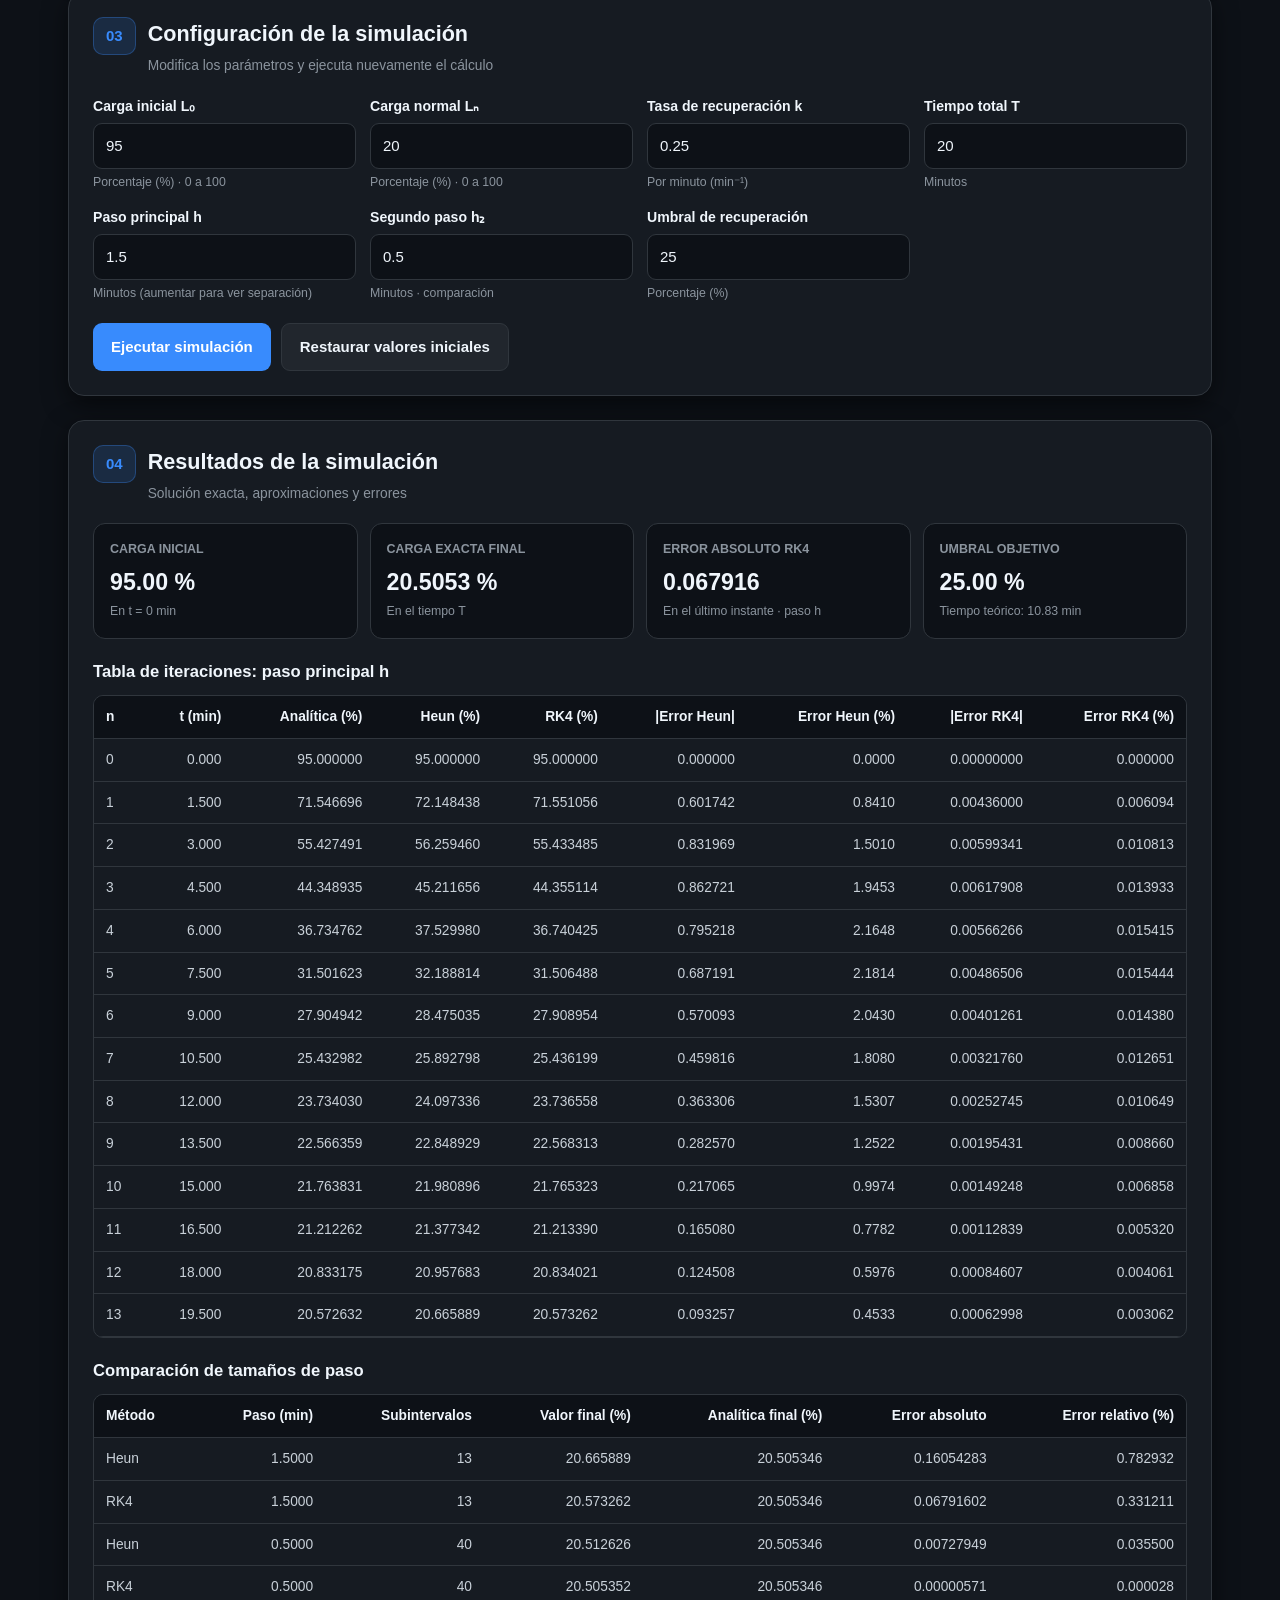
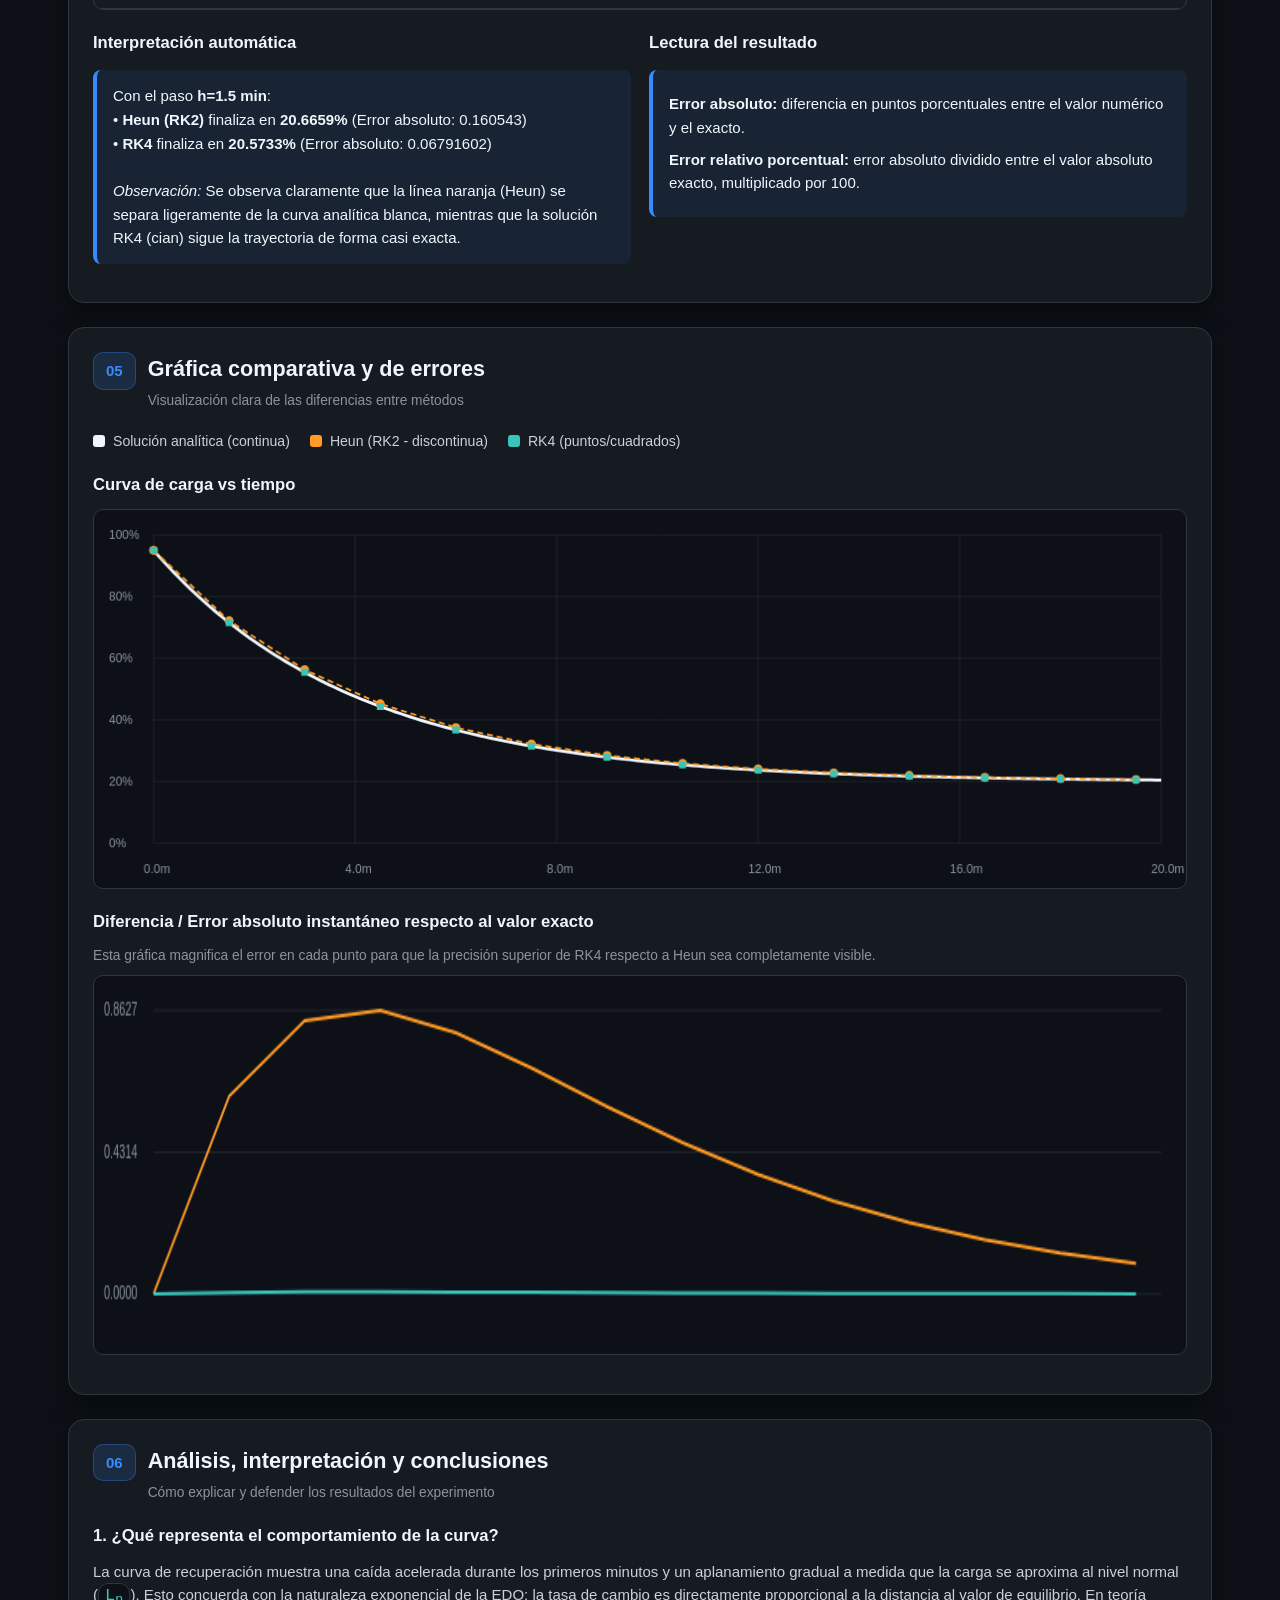
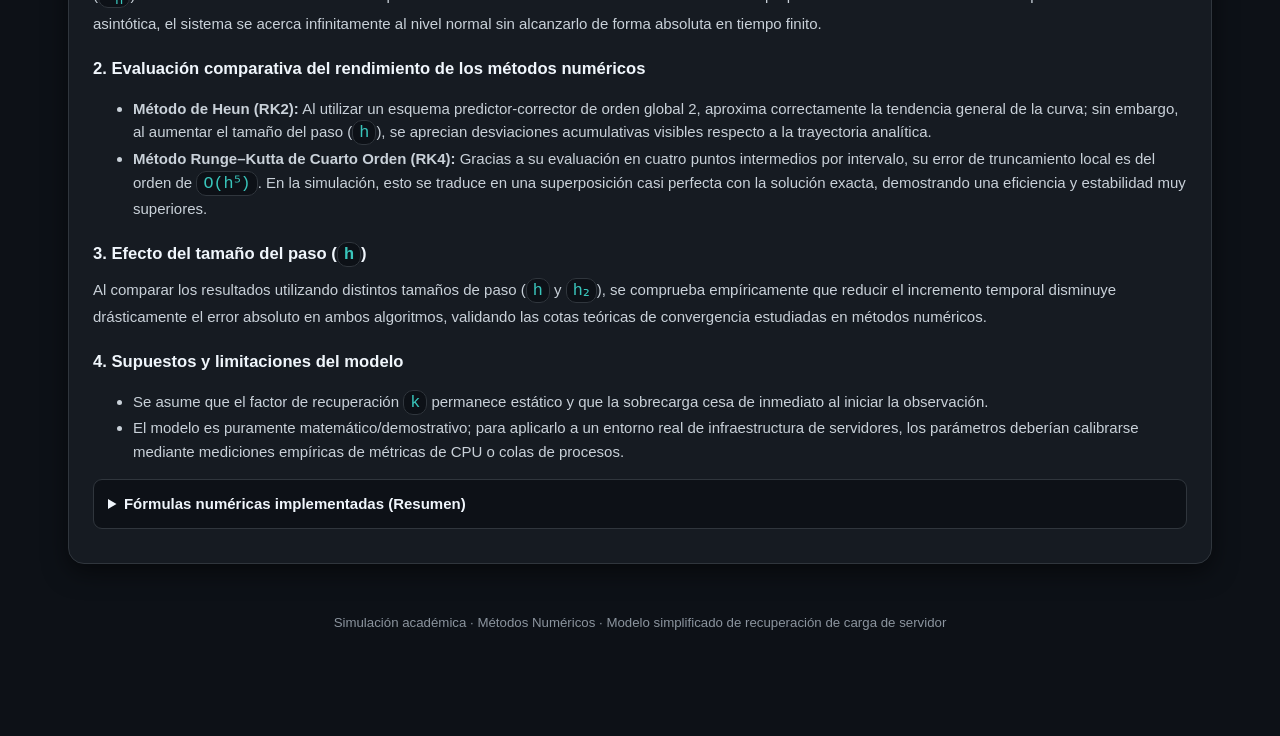
==== commit 94f0b800: "Update index.html" ====
--- a/index.html
+++ b/index.html
@@ -18,7 +18,6 @@
   --blue: #388bfd;
   --blue-glow: rgba(56, 139, 253, 0.15);
   --teal: #39c5bb;
-  --teal-glow: rgba(57, 197, 187, 0.15);
   --orange: #ff9b26;
   --purple: #bc8cff;
   --green: #3fb950;
@@ -302,7 +301,7 @@
   <div class="field"><label for="ln">Carga normal Lₙ</label><input id="ln" type="number" min="0" max="100" step="any" value="20"><div class="unit">Porcentaje (%) · 0 a 100</div></div>
   <div class="field"><label for="k">Tasa de recuperación k</label><input id="k" type="number" min="0.000001" step="any" value="0.25"><div class="unit">Por minuto (min⁻¹)</div></div>
   <div class="field"><label for="time">Tiempo total T</label><input id="time" type="number" min="0.01" step="any" value="20"><div class="unit">Minutos</div></div>
-  <div class="field"><label for="h">Paso principal h</label><input id="h" type="number" min="0.0001" step="any" value="1.5"><div class="unit">Minutos (aumentar para ver error)</div></div>
+  <div class="field"><label for="h">Paso principal h</label><input id="h" type="number" min="0.0001" step="any" value="1.5"><div class="unit">Minutos (aumentar para ver separación)</div></div>
   <div class="field"><label for="h2">Segundo paso h₂</label><input id="h2" type="number" min="0.0001" step="any" value="0.5"><div class="unit">Minutos · comparación</div></div>
   <div class="field"><label for="threshold">Umbral de recuperación</label><input id="threshold" type="number" min="0" max="100" step="any" value="25"><div class="unit">Porcentaje (%)</div></div>
  </div>
@@ -339,7 +338,7 @@
  <div class="legend">
   <span style="--c:#f0f6fc">Solución analítica (continua)</span>
   <span style="--c:#ff9b26">Heun (RK2 - discontinua)</span>
-  <span style="--c:#39c5bb">RK4 (puntos/diamante)</span>
+  <span style="--c:#39c5bb">RK4 (puntos/cuadrados)</span>
  </div>
  
  <h3>Curva de carga vs tiempo</h3>
@@ -351,13 +350,32 @@
 </section>
 
 <section id="analisis">
- <div class="section-head"><span class="num">06</span><div><h2>Análisis y conclusiones</h2><div class="muted small">Cómo explicar los resultados del experimento</div></div></div>
- <h3>¿Cómo se comparan los métodos?</h3>
+ <div class="section-head"><span class="num">06</span><div><h2>Análisis, interpretación y conclusiones</h2><div class="muted small">Cómo explicar y defender los resultados del experimento</div></div></div>
+ 
+ <h3>1. ¿Qué representa el comportamiento de la curva?</h3>
+ <p>La curva de recuperación muestra una caída acelerada durante los primeros minutos y un aplanamiento gradual a medida que la carga se aproxima al nivel normal (<span class="formula" style="display:inline; padding:2px 6px;">L<sub>n</sub></span>). Esto concuerda con la naturaleza exponencial de la EDO: la tasa de cambio es directamente proporcional a la distancia al valor de equilibrio. En teoría asintótica, el sistema se acerca infinitamente al nivel normal sin alcanzarlo de forma absoluta en tiempo finito.</p>
+
+ <h3>2. Evaluación comparativa del rendimiento de los métodos numéricos</h3>
  <ul>
-  <li><strong>Heun (RK2):</strong> Promedia la pendiente inicial y la final estimada. Posee orden de precisión global 2.</li>
-  <li><strong>RK4 clásico:</strong> Combina cuatro estimaciones de pendiente. Posee orden global 4, mostrando un error insignificante comparado con Heun.</li>
-  <li><strong>Solución analítica:</strong> Funciona como valor exacto de referencia.</li>
+  <li><strong>Método de Heun (RK2):</strong> Al utilizar un esquema predictor-corrector de orden global 2, aproxima correctamente la tendencia general de la curva; sin embargo, al aumentar el tamaño del paso (<span class="formula" style="display:inline; padding:2px 6px;">h</span>), se aprecian desviaciones acumulativas visibles respecto a la trayectoria analítica.</li>
+  <li><strong>Método Runge–Kutta de Cuarto Orden (RK4):</strong> Gracias a su evaluación en cuatro puntos intermedios por intervalo, su error de truncamiento local es del orden de <span class="formula" style="display:inline; padding:2px 6px;">O(h⁵)</span>. En la simulación, esto se traduce en una superposición casi perfecta con la solución exacta, demostrando una eficiencia y estabilidad muy superiores.</li>
  </ul>
+
+ <h3>3. Efecto del tamaño del paso (<span class="formula" style="display:inline; padding:2px 6px;">h</span>)</h3>
+ <p>Al comparar los resultados utilizando distintos tamaños de paso (<span class="formula" style="display:inline; padding:2px 6px;">h</span> y <span class="formula" style="display:inline; padding:2px 6px;">h₂</span>), se comprueba empíricamente que reducir el incremento temporal disminuye drásticamente el error absoluto en ambos algoritmos, validando las cotas teóricas de convergencia estudiadas en métodos numéricos.</p>
+
+ <h3>4. Supuestos y limitaciones del modelo</h3>
+ <ul>
+  <li>Se asume que el factor de recuperación <span class="formula" style="display:inline; padding:2px 6px;">k</span> permanece estático y que la sobrecarga cesa de inmediato al iniciar la observación.</li>
+  <li>El modelo es puramente matemático/demostrativo; para aplicarlo a un entorno real de infraestructura de servidores, los parámetros deberían calibrarse mediante mediciones empíricas de métricas de CPU o colas de procesos.</li>
+ </ul>
+
+ <details><summary>Fórmulas numéricas implementadas (Resumen)</summary>
+  <p><strong>Heun:</strong> Promedia las pendientes al inicio y al final pronosticado del intervalo.</p>
+  <div class="formula">K₁=f(tₙ,Lₙ) , K₂=f(tₙ+h, Lₙ+hK₁)<br>Lₙ₊₁ = Lₙ + (h/2)(K₁ + K₂)</div>
+  <p><strong>RK4:</strong> Utiliza cuatro ponderaciones de pendiente (K₁, K₂, K₃, K₄).</p>
+  <div class="formula">Lₙ₊₁ = Lₙ + (h/6)(K₁ + 2K₂ + 2K₃ + K₄)</div>
+ </details>
 </section>
 
 <footer>Simulación académica · Métodos Numéricos · Modelo simplificado de recuperación de carga de servidor</footer>
@@ -468,13 +486,13 @@
   H.forEach((v,i)=>{ if(i===0) ctx.moveTo(X(v.t),Y(v.L)); else ctx.lineTo(X(v.t),Y(v.L)); });
   ctx.strokeStyle="#ff9b26"; ctx.lineWidth=2; ctx.stroke();
   ctx.setLineDash([]);
-  H.forEach(v=>{ ctx.fillStyle="#ff9b26"; ctx.beginPath(); ctx.arc(X(v.t),Y(v.L),4,0,Math.PI*2); ctx.fill(); });
-
-  // Dibujar RK4 (Puntos Cian + Diamantes)
+  H.forEach(v=>{ ctx.fillStyle="#ff9b26"; ctx.beginPath(); ctx.arc(X(v.t),Y(v.L),4.5,0,Math.PI*2); ctx.fill(); });
+
+  // Dibujar RK4 (Cuadrados Cian)
   R.forEach(v=>{
     ctx.fillStyle="#39c5bb";
     ctx.beginPath();
-    ctx.rect(X(v.t)-3, Y(v.L)-3, 6, 6);
+    ctx.rect(X(v.t)-3.5, Y(v.L)-3.5, 7, 7);
     ctx.fill();
   });
 
@@ -538,7 +556,7 @@
   $("interpretation").innerHTML=`Con el paso <strong>h=${p.h} min</strong>:<br>` +
     `• <strong>Heun (RK2)</strong> finaliza en <strong>${fmt(H[n].L,4)}%</strong> (Error absoluto: ${fmt(eH.abs,6)})<br>` +
     `• <strong>RK4</strong> finaliza en <strong>${fmt(R[n].L,4)}%</strong> (Error absoluto: ${fmt(eR.abs,8)})<br><br>` +
-    `<em>Observación:</em> Como se aprecia en el segundo gráfico, RK4 tiene un margen de error prácticamente nulo debido a su orden de precisión 4.`;
+    `<em>Observación:</em> Se observa claramente que la línea naranja (Heun) se separa ligeramente de la curva analítica blanca, mientras que la solución RK4 (cian) sigue la trayectoria de forma casi exacta.`;
 }
 
 $("run").addEventListener("click",run);
